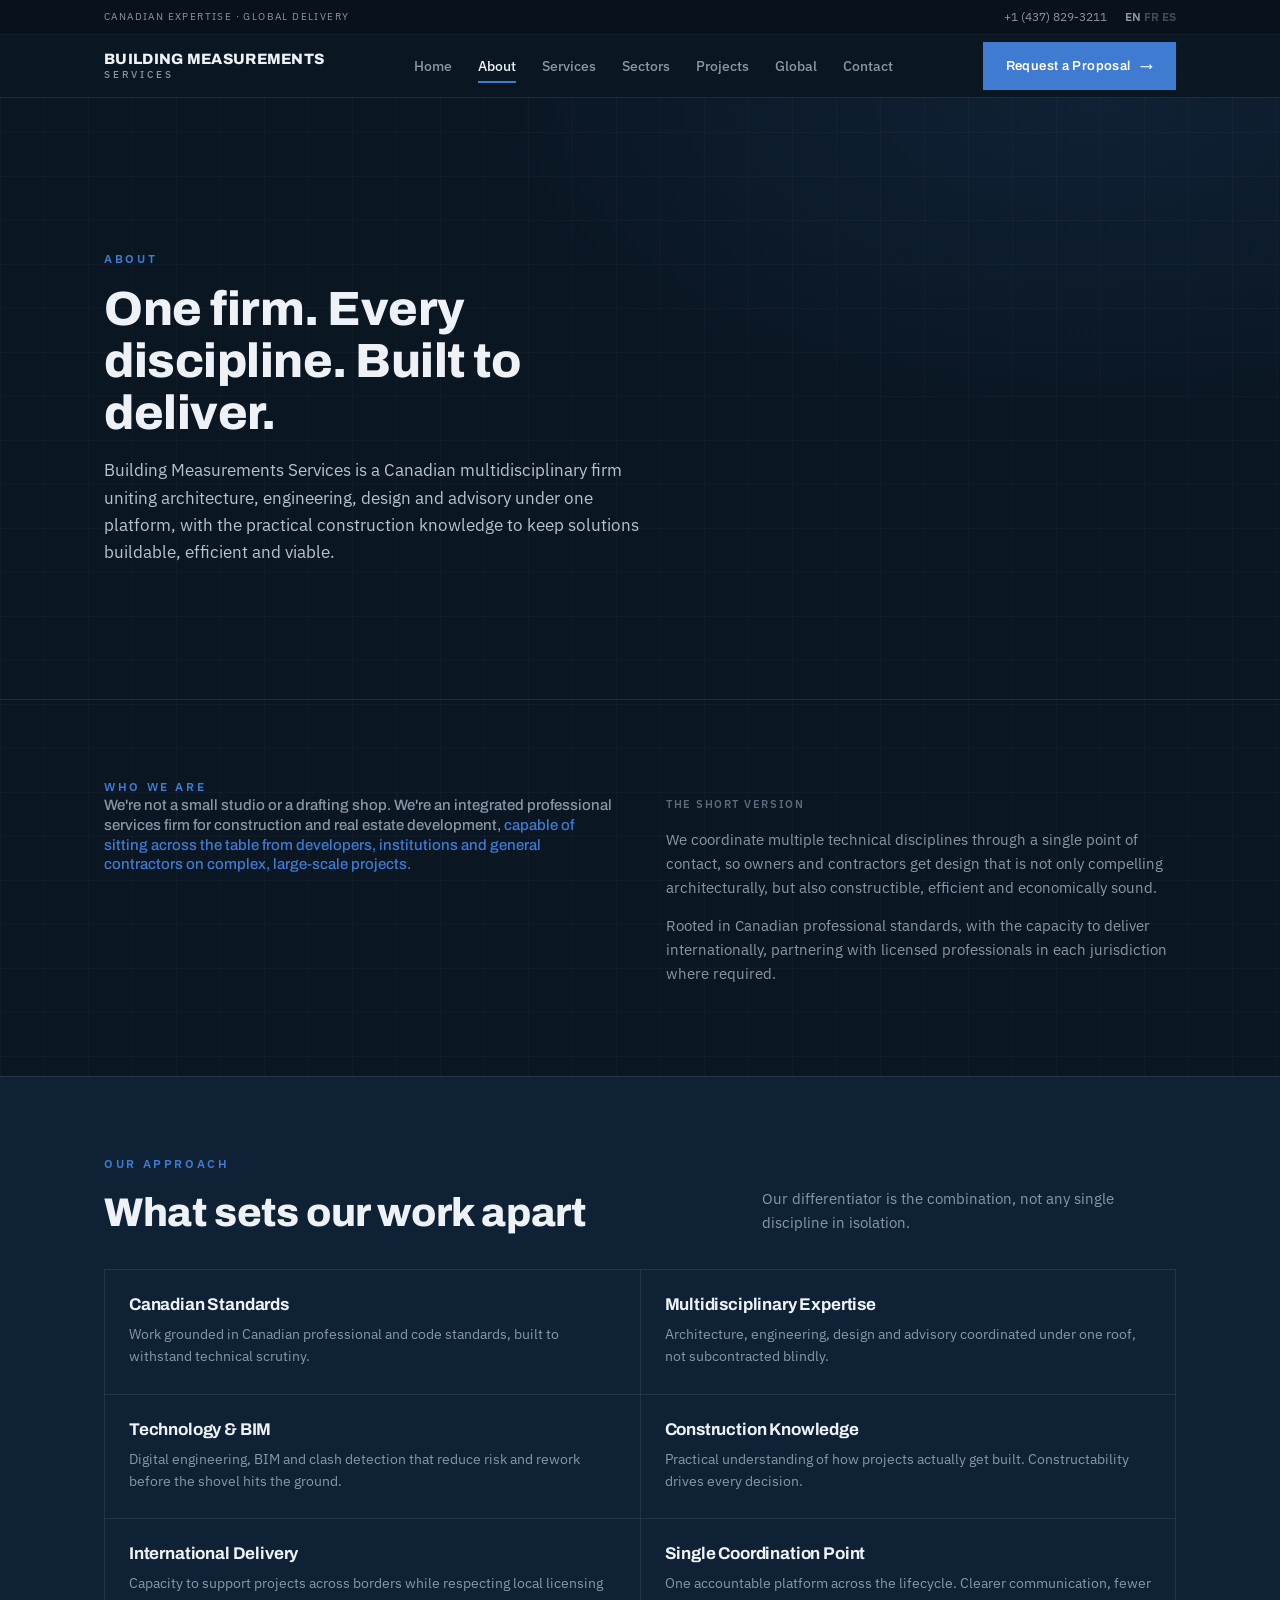
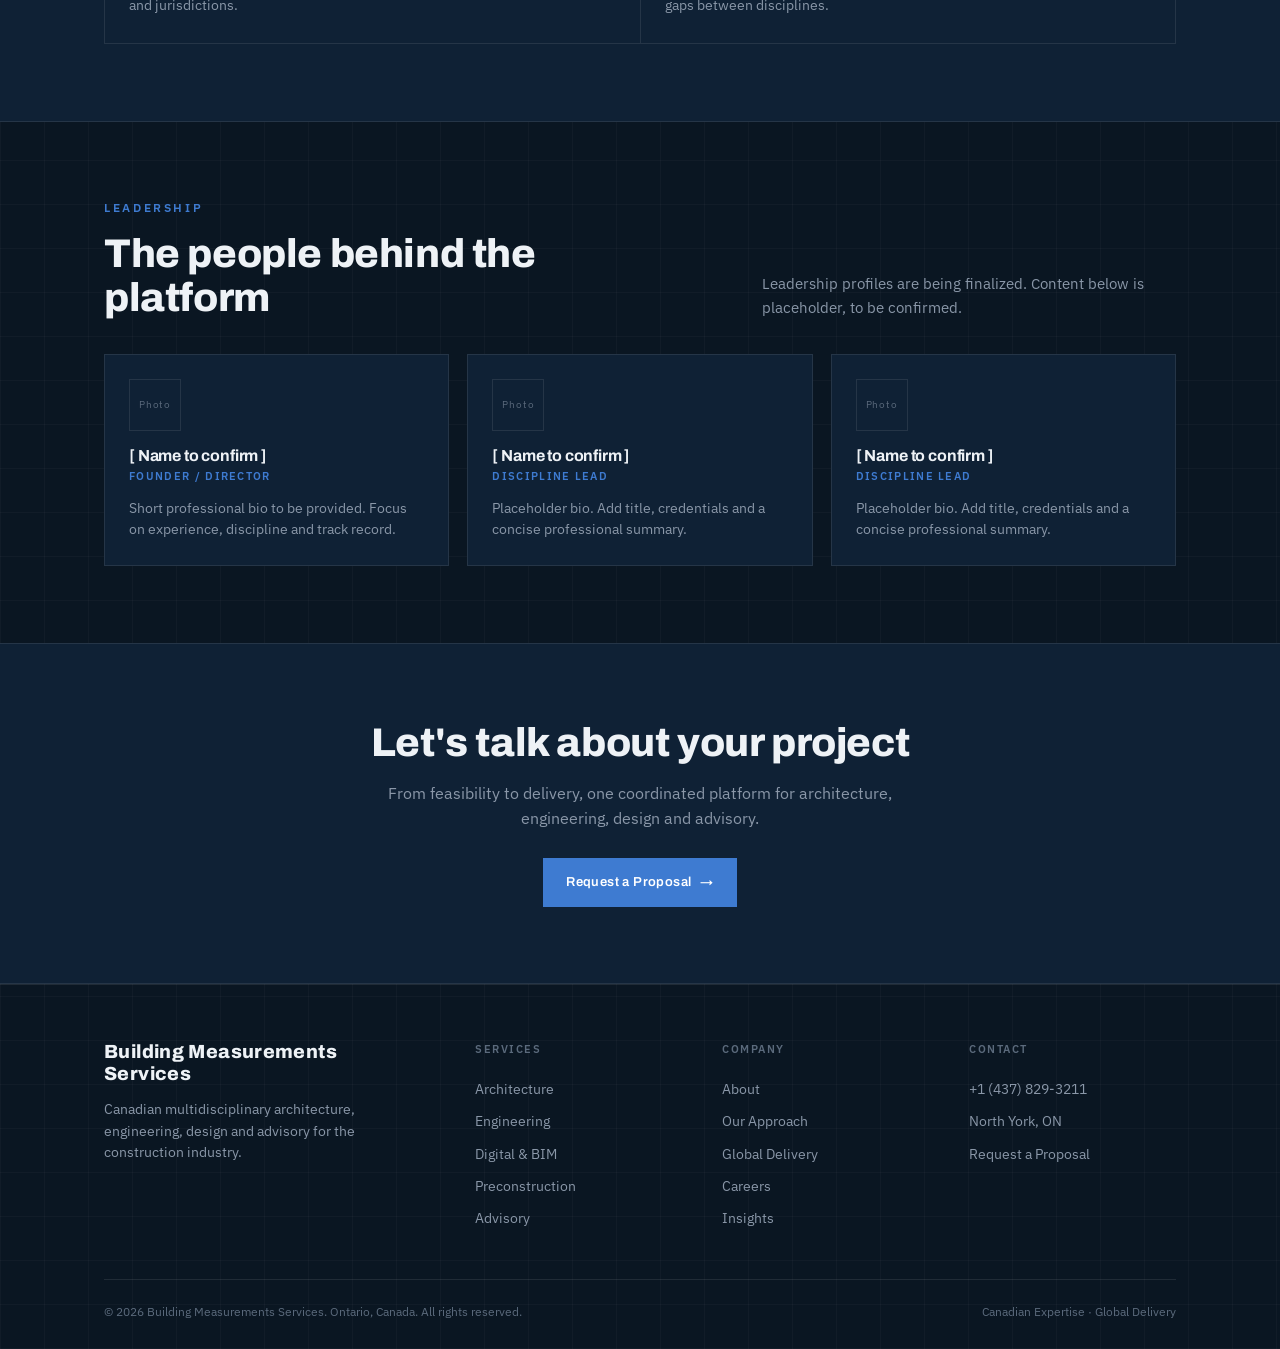
==== about/index.html @ 0f76389f "Add files via upload" ====
<!DOCTYPE html>
<html lang="en">
<head>
  <meta charset="UTF-8">
  <meta name="viewport" content="width=device-width, initial-scale=1.0">
  <title>About | Building Measurements Services</title>
  <meta name="description" content="Who we are: a Canadian multidisciplinary architecture, engineering, design and advisory firm delivering integrated, buildable solutions across Canada and international markets.">

  <link rel="icon" href="../favicon.svg" type="image/svg+xml">
  <link rel="preconnect" href="https://fonts.googleapis.com">
  <link rel="preconnect" href="https://fonts.gstatic.com" crossorigin>
  <link href="https://fonts.googleapis.com/css2?family=Archivo:wght@500;600;700;800;900&family=IBM+Plex+Sans:wght@300;400;500;600&display=swap" rel="stylesheet">

  <link rel="stylesheet" href="../css/tokens.css?v=4">
  <link rel="stylesheet" href="../css/style.css?v=4">
  <link rel="stylesheet" href="../css/layout.css?v=4">
  <link rel="stylesheet" href="../css/header.css?v=4">
  <link rel="stylesheet" href="../css/components.css?v=4">
</head>
<body class="grid-bg">

  <div class="topbar">
    <div class="wrap">
      <span class="tagline">Canadian Expertise · Global Delivery</span>
      <div class="r">
        <a href="tel:+14378293211">+1 (437) 829-3211</a>
        <span class="lang"><a href="../">EN</a> <a class="off" href="#">FR</a> <a class="off" href="#">ES</a></span>
      </div>
    </div>
  </div>

  <header>
    <div class="wrap nav">
      <a href="../" class="brand" aria-label="Building Measurements Services home">
        <span class="name-1">BUILDING MEASUREMENTS</span>
        <span class="name-2">SERVICES</span>
      </a>
      <nav class="menu">
        <a href="../">Home</a>
        <a href="../about/" aria-current="page">About</a>
        <a href="../services/">Services</a>
        <a href="../sectors/">Sectors</a>
        <a href="../projects/">Projects</a>
        <a href="../global/">Global</a>
        <a href="../contact/">Contact</a>
      </nav>
      <div class="nav-cta">
        <a href="../contact/" class="btn btn-primary">Request a Proposal <span class="ar">&rarr;</span></a>
        <button class="burger" aria-label="Open menu"><span></span><span></span><span></span></button>
      </div>
    </div>
    <nav class="mobile-menu">
      <a href="../">Home</a>
      <a href="../about/" aria-current="page">About</a>
      <a href="../services/">Services</a>
      <a href="../sectors/">Sectors</a>
      <a href="../projects/">Projects</a>
      <a href="../global/">Global</a>
      <a href="../contact/">Contact</a>
    </nav>
  </header>

  <section class="page-hero">
    <div class="glow"></div>
    <div class="wrap">
      <p class="eyebrow reveal">About</p>
      <h1 class="reveal">One firm. Every discipline. Built to deliver.</h1>
      <p class="lead reveal">Building Measurements Services is a Canadian multidisciplinary firm uniting architecture, engineering, design and advisory under one platform, with the practical construction knowledge to keep solutions buildable, efficient and viable.</p>
    </div>
  </section>

  <section id="who">
    <div class="wrap">
      <p class="eyebrow reveal">Who we are</p>
      <div class="split reveal">
        <div>
          <p class="statement">We're not a small studio or a drafting shop. We're an integrated professional services firm for construction and real estate development, <em>capable of sitting across the table from developers, institutions and general contractors on complex, large-scale projects.</em></p>
        </div>
        <div>
          <div class="col-label">The short version</div>
          <p>We coordinate multiple technical disciplines through a single point of contact, so owners and contractors get design that is not only compelling architecturally, but also constructible, efficient and economically sound.</p>
          <p>Rooted in Canadian professional standards, with the capacity to deliver internationally, partnering with licensed professionals in each jurisdiction where required.</p>
        </div>
      </div>
    </div>
  </section>

  <section id="approach" class="process">
    <div class="wrap">
      <p class="eyebrow reveal">Our approach</p>
      <div class="sec-head reveal">
        <h2>What sets our work apart</h2>
        <p class="sub">Our differentiator is the combination, not any single discipline in isolation.</p>
      </div>
      <div class="feature-grid reveal">
        <div class="feature"><h3>Canadian Standards</h3><p>Work grounded in Canadian professional and code standards, built to withstand technical scrutiny.</p></div>
        <div class="feature"><h3>Multidisciplinary Expertise</h3><p>Architecture, engineering, design and advisory coordinated under one roof, not subcontracted blindly.</p></div>
        <div class="feature"><h3>Technology &amp; BIM</h3><p>Digital engineering, BIM and clash detection that reduce risk and rework before the shovel hits the ground.</p></div>
        <div class="feature"><h3>Construction Knowledge</h3><p>Practical understanding of how projects actually get built. Constructability drives every decision.</p></div>
        <div class="feature"><h3>International Delivery</h3><p>Capacity to support projects across borders while respecting local licensing and jurisdictions.</p></div>
        <div class="feature"><h3>Single Coordination Point</h3><p>One accountable platform across the lifecycle. Clearer communication, fewer gaps between disciplines.</p></div>
      </div>
    </div>
  </section>

  <section id="leadership">
    <div class="wrap">
      <p class="eyebrow reveal">Leadership</p>
      <div class="sec-head reveal">
        <h2>The people behind the platform</h2>
        <p class="sub">Leadership profiles are being finalized. Content below is placeholder, to be confirmed.</p>
      </div>
      <div class="profile-grid reveal">
        <div class="profile-card">
          <div class="avatar">Photo</div>
          <h3>[ Name to confirm ]</h3>
          <div class="role">Founder / Director</div>
          <p>Short professional bio to be provided. Focus on experience, discipline and track record.</p>
        </div>
        <div class="profile-card">
          <div class="avatar">Photo</div>
          <h3>[ Name to confirm ]</h3>
          <div class="role">Discipline Lead</div>
          <p>Placeholder bio. Add title, credentials and a concise professional summary.</p>
        </div>
        <div class="profile-card">
          <div class="avatar">Photo</div>
          <h3>[ Name to confirm ]</h3>
          <div class="role">Discipline Lead</div>
          <p>Placeholder bio. Add title, credentials and a concise professional summary.</p>
        </div>
      </div>
    </div>
  </section>

  <section class="cta-band">
    <div class="wrap">
      <div class="reveal">
        <h2>Let's talk about your project</h2>
        <p>From feasibility to delivery, one coordinated platform for architecture, engineering, design and advisory.</p>
        <a href="../contact/" class="btn btn-primary">Request a Proposal <span class="ar">&rarr;</span></a>
      </div>
    </div>
  </section>

  <footer>
    <div class="wrap">
      <div class="foot-grid">
        <div class="foot-brand">
          <div class="name">Building Measurements<br>Services</div>
          <p>Canadian multidisciplinary architecture, engineering, design and advisory for the construction industry.</p>
        </div>
        <div class="foot-col">
          <h4>Services</h4>
          <a href="../services/">Architecture</a><a href="../services/">Engineering</a><a href="../services/">Digital &amp; BIM</a><a href="../services/">Preconstruction</a><a href="../services/">Advisory</a>
        </div>
        <div class="foot-col">
          <h4>Company</h4>
          <a href="../about/">About</a><a href="../about/">Our Approach</a><a href="../global/">Global Delivery</a><a href="../careers/">Careers</a><a href="../insights/">Insights</a>
        </div>
        <div class="foot-col">
          <h4>Contact</h4>
          <a href="tel:+14378293211">+1 (437) 829-3211</a><a href="../contact/">North York, ON</a><a href="../contact/">Request a Proposal</a>
        </div>
      </div>
      <div class="foot-bottom">
        <span>&copy; 2026 Building Measurements Services. Ontario, Canada. All rights reserved.</span>
        <span>Canadian Expertise · Global Delivery</span>
      </div>
    </div>
  </footer>

  <script src="../js/main.js?v=1"></script>
</body>
</html>
---- css/tokens.css ----
/* ============================================================
   Building Measurements Services · tokens.css
   Variables de diseño (color, tipografía, espaciado).
   No poner reglas aquí, solo :root.
   ============================================================ */

:root{
  /* --- color --- */
  --ink:#0A1622;            /* base near-black navy (fondo página) */
  --navy:#0F2135;           /* paneles / tarjetas */
  --navy-hi:#16304A;        /* hover de paneles */
  --steel:#8A97A8;          /* texto gris acero */
  --steel-dim:#5B6A7C;      /* texto tenue / labels */
  --white:#EEF2F6;          /* texto principal claro */
  --accent:#3E7BD1;         /* azul blueprint, uso mínimo */
  --accent-hi:#5A92DD;      /* hover del acento */

  --line:rgba(255,255,255,.09);      /* bordes visibles */
  --line-soft:rgba(255,255,255,.05); /* bordes sutiles */
  --grid:rgba(255,255,255,.028);     /* rejilla tipo plano */

  /* --- tipografía --- */
  --font-display:'Archivo', sans-serif;
  --font-body:'IBM Plex Sans', system-ui, sans-serif;
  --font-mono:'IBM Plex Mono', monospace;

  /* --- layout --- */
  --maxw:1240px;
  --pad:clamp(20px, 5vw, 72px);
  --grid-size:44px;
}
---- css/style.css ----
/* ============================================================
   Building Measurements Services · style.css
   Reset, base tipográfica, botones, utilidades, animaciones.
   ============================================================ */

*{margin:0;padding:0;box-sizing:border-box}
html{-webkit-text-size-adjust:100%}
body{
  font-family:var(--font-body);
  background:var(--ink);
  color:var(--white);
  line-height:1.6;
  -webkit-font-smoothing:antialiased;
  overflow-x:hidden;
}
a{color:inherit;text-decoration:none}
img{max-width:100%;display:block}
ul{list-style:none}

h1,h2,h3{font-family:var(--font-display);letter-spacing:-.01em;line-height:1.1}

/* eyebrow: mayúsculas finas en azul, sin guiones ni numeración */
.eyebrow{
  font-family:var(--font-body);font-weight:600;
  font-size:12px;letter-spacing:.22em;text-transform:uppercase;
  color:var(--accent);
}

/* rejilla tipo plano (fondo aprobado) */
.grid-bg{
  background-image:
    linear-gradient(var(--grid) 1px, transparent 1px),
    linear-gradient(90deg, var(--grid) 1px, transparent 1px);
  background-size:var(--grid-size) var(--grid-size);
}

/* botones */
.btn{
  display:inline-flex;align-items:center;gap:9px;
  font-family:var(--font-display);font-weight:600;font-size:13px;
  letter-spacing:.03em;padding:13px 22px;border:1px solid transparent;
  cursor:pointer;transition:.22s;white-space:nowrap;
}
.btn .ar{transition:transform .22s}
.btn:hover .ar{transform:translateX(3px)}
.btn-primary{background:var(--accent);color:#fff;border-color:var(--accent)}
.btn-primary:hover{background:var(--accent-hi)}
.btn-ghost{background:transparent;color:var(--white);border-color:var(--line)}
.btn-ghost:hover{border-color:var(--steel);background:rgba(255,255,255,.04)}

/* reveal on-scroll */
.reveal{opacity:0;transform:translateY(14px);transition:.6s cubic-bezier(.2,.7,.2,1)}
.reveal.in{opacity:1;transform:none}
@media (prefers-reduced-motion:reduce){
  .reveal{opacity:1;transform:none;transition:none}
}
---- css/layout.css ----
/* ============================================================
   Building Measurements Services · layout.css
   Contenedor, ritmo de secciones, encabezados de sección.
   ============================================================ */

.wrap{
  max-width:1200px;margin:0 auto;
  padding-left:clamp(20px,5vw,64px);
  padding-right:clamp(20px,5vw,64px);
}

section{padding-top:clamp(48px,6vw,84px);padding-bottom:clamp(48px,6vw,84px)}

.sec-head{
  display:flex;justify-content:space-between;align-items:flex-end;
  gap:24px;margin:14px 0 34px;flex-wrap:wrap;
}
.sec-head h2{font-size:clamp(24px,3.4vw,40px);font-weight:800;max-width:20ch}
.sec-head .sub{color:var(--steel);max-width:46ch;font-size:15px}
---- css/header.css ----
/* ============================================================
   Building Measurements Services · header.css
   Bloques compartidos: topbar, header/nav, footer.
   ============================================================ */

/* ---------- top bar ---------- */
.topbar{background:#08111C;border-bottom:1px solid var(--line-soft);font-size:12px;color:var(--steel)}
.topbar .wrap{display:flex;justify-content:space-between;align-items:center;height:34px}
.topbar .tagline{letter-spacing:.14em;text-transform:uppercase;font-size:10px}
.topbar a{color:var(--steel)}
.topbar a:hover{color:var(--white)}
.topbar .r{display:flex;gap:18px;align-items:center}
.topbar .lang a{font-weight:600}
.topbar .lang .off{opacity:.45}
@media (max-width:700px){.topbar .tagline{display:none}}

/* ---------- header ---------- */
header{position:sticky;top:0;z-index:50;background:var(--ink);border-bottom:1px solid var(--line)}
.nav{display:flex;align-items:center;justify-content:space-between;height:62px}

/* wordmark tipográfico compacto (logo real pendiente) */
.brand{display:inline-flex;flex-direction:column;line-height:1.05}
.brand .name-1{font-family:var(--font-display);font-weight:800;font-size:15px;letter-spacing:.02em;color:var(--white)}
.brand .name-2{font-family:var(--font-body);font-weight:500;font-size:10px;letter-spacing:.28em;color:var(--steel);margin-top:2px}

.menu{display:flex;gap:26px;align-items:center}
.menu a{font-size:14px;font-weight:500;color:var(--steel);transition:.18s;position:relative;padding:4px 0}
.menu a:hover,.menu a[aria-current="page"]{color:var(--white)}
.menu a::after{content:"";position:absolute;left:0;bottom:-2px;width:0;height:2px;background:var(--accent);transition:.22s}
.menu a:hover::after,.menu a[aria-current="page"]::after{width:100%}

.nav-cta{display:flex;align-items:center;gap:14px}
.burger{display:none;flex-direction:column;justify-content:center;gap:5px;width:40px;height:40px;cursor:pointer;background:none;border:1px solid var(--line);border-radius:4px}
.burger span{width:18px;height:2px;background:var(--white);margin:0 auto;transition:.25s}
.burger.active span:nth-child(1){transform:translateY(7px) rotate(45deg)}
.burger.active span:nth-child(2){opacity:0}
.burger.active span:nth-child(3){transform:translateY(-7px) rotate(-45deg)}

/* menú móvil */
.mobile-menu{display:none;flex-direction:column;background:var(--ink);border-bottom:1px solid var(--line)}
.mobile-menu.open{display:flex}
.mobile-menu a{padding:15px clamp(20px,5vw,64px);border-top:1px solid var(--line-soft);color:var(--steel);font-size:15px;font-weight:500}
.mobile-menu a:hover,.mobile-menu a[aria-current="page"]{color:var(--white);background:var(--navy)}

@media (max-width:960px){
  .menu{display:none}
  .nav-cta .btn{display:none}
  .burger{display:flex}
}

/* ---------- footer ---------- */
footer{border-top:1px solid var(--line);padding:56px 0 28px}
.foot-grid{display:grid;grid-template-columns:1.6fr 1fr 1fr 1fr;gap:40px;margin-bottom:44px}
.foot-brand .name{font-family:var(--font-display);font-weight:800;font-size:19px;letter-spacing:.02em;line-height:1.15;margin-bottom:14px}
.foot-brand p{color:var(--steel);font-size:13.5px;max-width:34ch}
.foot-col h4{font-family:var(--font-body);font-size:11px;font-weight:600;letter-spacing:.14em;text-transform:uppercase;color:var(--steel-dim);margin-bottom:14px}
.foot-col a{display:block;color:var(--steel);font-size:14px;padding:5px 0;transition:.18s}
.foot-col a:hover{color:var(--white)}
.foot-bottom{display:flex;justify-content:space-between;align-items:center;padding-top:22px;border-top:1px solid var(--line);color:var(--steel-dim);font-size:12px;flex-wrap:wrap;gap:10px}
@media (max-width:840px){.foot-grid{grid-template-columns:1fr 1fr;gap:30px}}
@media (max-width:520px){.foot-grid{grid-template-columns:1fr}}
---- css/components.css ----
/* ============================================================
   Building Measurements Services · components.css
   Hero, servicios, proceso, sectores, proyectos, global,
   contacto, y componentes de páginas internas.
   ============================================================ */

/* ---------- hero (home) ---------- */
.hero{position:relative;overflow:hidden;border-bottom:1px solid var(--line)}
.hero .glow{position:absolute;inset:0;z-index:0;
  background:radial-gradient(85% 80% at 82% 0%, rgba(62,123,209,.13), transparent 60%);}
.hero .wrap{position:relative;z-index:2;padding-top:clamp(46px,6vw,78px);padding-bottom:clamp(38px,5vw,64px)}
.hero .eyebrow{margin-bottom:18px}
.hero h1{font-size:clamp(30px,4.8vw,54px);font-weight:800;line-height:1.08;max-width:17ch}
.hero h1 .thin{color:var(--steel);font-weight:500}
.hero .lead{margin:20px 0 28px;max-width:52ch;color:#B9C2CE;font-size:clamp(15px,1.5vw,17px)}
.hero-cta{display:flex;gap:12px;flex-wrap:wrap}

/* hero stat strip */
.hstats{position:relative;z-index:2;border-top:1px solid var(--line)}
.hstats .wrap{display:flex;flex-wrap:wrap}
.hstat{flex:1;min-width:150px;padding:18px 0}
.hstat + .hstat{border-left:1px solid var(--line-soft);padding-left:22px}
.hstat .n{font-family:var(--font-display);font-weight:800;font-size:clamp(22px,2.4vw,30px)}
.hstat .l{font-size:12.5px;color:var(--steel);margin-top:3px}
@media (max-width:640px){
  .hstat{flex:0 0 50%;min-width:0}
  .hstat:nth-child(odd){padding-left:0;border-left:0}
  .hstat:nth-child(even){padding-left:22px}
}

/* ---------- servicios (home) ---------- */
.svc-grid{display:grid;grid-template-columns:repeat(3,1fr);border-top:1px solid var(--line);border-left:1px solid var(--line)}
.svc{padding:30px 26px 34px;border-right:1px solid var(--line);border-bottom:1px solid var(--line);transition:.24s}
.svc:hover{background:var(--navy)}
.svc .ico{width:34px;height:34px;color:var(--accent);margin-bottom:18px}
.svc h3{font-size:18px;font-weight:700;margin-bottom:9px}
.svc p{color:var(--steel);font-size:14px;margin-bottom:14px}
.svc .more{font-size:12px;font-weight:600;letter-spacing:.06em;text-transform:uppercase;color:var(--steel-dim);transition:.18s}
.svc:hover .more{color:var(--accent)}
@media (max-width:860px){.svc-grid{grid-template-columns:repeat(2,1fr)}}
@media (max-width:560px){.svc-grid{grid-template-columns:1fr}}

/* ---------- proceso ---------- */
.process{background:var(--navy);border-top:1px solid var(--line);border-bottom:1px solid var(--line)}
.flow{display:grid;grid-template-columns:repeat(8,1fr);border:1px solid var(--line)}
.step{padding:18px 14px;border-right:1px solid var(--line)}
.step:last-child{border-right:0}
.step .s-t{font-family:var(--font-display);font-weight:700;font-size:13px;letter-spacing:.03em}
.step .s-s{font-size:11px;color:var(--steel);margin-top:4px}
@media (max-width:860px){.flow{grid-template-columns:repeat(4,1fr)}.step:nth-child(4){border-right:0}.step:nth-child(-n+4){border-bottom:1px solid var(--line)}}
@media (max-width:480px){.flow{grid-template-columns:repeat(2,1fr)}.step:nth-child(even){border-right:0}.step:nth-child(-n+6){border-bottom:1px solid var(--line)}}

/* ---------- sectores ---------- */
.sectors{display:grid;grid-template-columns:repeat(4,1fr);gap:12px}
.sector{background:var(--navy);border:1px solid var(--line);padding:22px 18px;transition:.22s}
.sector:hover{background:var(--navy-hi);transform:translateY(-2px)}
.sector .sc-t{font-family:var(--font-display);font-weight:600;font-size:15px}
@media (max-width:860px){.sectors{grid-template-columns:repeat(2,1fr)}}

/* ---------- proyectos ---------- */
.proj-grid{display:grid;grid-template-columns:repeat(3,1fr);gap:18px}
.proj{border:1px solid var(--line);background:var(--navy);overflow:hidden;transition:.24s}
.proj:hover{transform:translateY(-3px);border-color:var(--steel-dim)}
.proj .img{height:180px;position:relative;background:linear-gradient(135deg,#13273D,#0C1A2A);border-bottom:1px solid var(--line)}
.proj .img .ph{position:absolute;inset:0;display:flex;align-items:center;justify-content:center;color:var(--steel-dim);font-size:11px;letter-spacing:.1em}
.proj .body{padding:20px}
.proj .tag{font-size:11px;font-weight:600;letter-spacing:.1em;text-transform:uppercase;color:var(--accent)}
.proj h3{font-size:17px;font-weight:700;margin:7px 0 5px}
.proj .loc{color:var(--steel);font-size:13px}
@media (max-width:860px){.proj-grid{grid-template-columns:1fr}}

/* ---------- global ---------- */
.global{background:var(--navy);border-top:1px solid var(--line);border-bottom:1px solid var(--line)}
.global-inner{display:grid;grid-template-columns:1.1fr 1fr;gap:56px;align-items:center}
.global-inner h2{font-size:clamp(24px,3.4vw,40px);font-weight:800;margin-bottom:18px}
.global-inner .g-lead{color:var(--steel);max-width:46ch;margin-bottom:24px}
.markets{display:flex;flex-direction:column;border-top:1px solid var(--line)}
.market{display:flex;align-items:center;justify-content:space-between;padding:18px 2px;border-bottom:1px solid var(--line)}
.market .m-n{font-family:var(--font-display);font-weight:600;font-size:18px}
.market .m-s{font-size:11px;color:var(--steel);letter-spacing:.08em;text-transform:uppercase}
@media (max-width:840px){.global-inner{grid-template-columns:1fr;gap:32px}}

/* ---------- contacto ---------- */
.contact-inner{display:grid;grid-template-columns:1fr 1fr;gap:56px}
.contact h2{font-size:clamp(26px,3.8vw,44px);font-weight:800;margin-bottom:16px}
.contact .lead{color:var(--steel);max-width:40ch;margin-bottom:30px}
.info-row{display:flex;gap:14px;padding:15px 0;border-top:1px solid var(--line)}
.info-row .k{font-size:11px;font-weight:600;letter-spacing:.12em;text-transform:uppercase;color:var(--steel-dim);min-width:90px;padding-top:3px}
.info-row .v{font-size:15px}
.form{display:flex;flex-direction:column;gap:12px}
.form-row{display:grid;grid-template-columns:1fr 1fr;gap:12px}
.field{background:var(--navy);border:1px solid var(--line);color:var(--white);padding:14px 15px;font-family:inherit;font-size:14px;width:100%;transition:.18s}
.field::placeholder{color:var(--steel-dim)}
.field:focus{outline:none;border-color:var(--accent)}
textarea.field{min-height:110px;resize:vertical}
@media (max-width:840px){.contact-inner{grid-template-columns:1fr;gap:34px}.form-row{grid-template-columns:1fr}}

/* ============================================================
   PÁGINAS INTERNAS
   ============================================================ */

.page-hero{position:relative;overflow:hidden;border-bottom:1px solid var(--line)}
.page-hero .glow{position:absolute;inset:0;z-index:0;background:radial-gradient(80% 90% at 85% 0%, rgba(62,123,209,.11), transparent 60%)}
.page-hero .wrap{position:relative;z-index:2;padding-top:clamp(44px,6vw,74px);padding-bottom:clamp(36px,5vw,56px)}
.page-hero .eyebrow{margin-bottom:16px}
.page-hero h1{font-size:clamp(28px,4.4vw,48px);font-weight:800;line-height:1.08;max-width:18ch}
.page-hero .lead{margin-top:18px;max-width:56ch;color:#B9C2CE;font-size:clamp(15px,1.5vw,17px)}

.statement{font-family:var(--font-display);font-weight:500;font-size:clamp(20px,2.4vw,28px);line-height:1.32;max-width:60ch}
.statement em{font-style:normal;color:var(--accent)}

.split{display:grid;grid-template-columns:1fr 1fr;gap:52px;align-items:start}
.split .col-label{font-size:11px;font-weight:600;letter-spacing:.14em;text-transform:uppercase;color:var(--steel-dim);margin-bottom:14px}
.split p{color:var(--steel);font-size:15px;margin-bottom:14px}
@media (max-width:840px){.split{grid-template-columns:1fr;gap:30px}}

.feature-grid{display:grid;grid-template-columns:repeat(2,1fr);border-top:1px solid var(--line);border-left:1px solid var(--line)}
.feature{padding:26px 24px;border-right:1px solid var(--line);border-bottom:1px solid var(--line)}
.feature h3{font-size:17px;font-weight:700;margin-bottom:8px}
.feature p{color:var(--steel);font-size:14px}
@media (max-width:640px){.feature-grid{grid-template-columns:1fr}}

.profile-grid{display:grid;grid-template-columns:repeat(3,1fr);gap:18px}
.profile-card{border:1px solid var(--line);background:var(--navy);padding:24px}
.profile-card .avatar{width:52px;height:52px;border:1px solid var(--line);display:flex;align-items:center;justify-content:center;color:var(--steel-dim);font-size:10px;letter-spacing:.08em;margin-bottom:16px}
.profile-card h3{font-size:16px;font-weight:700}
.profile-card .role{font-size:11px;font-weight:600;letter-spacing:.12em;text-transform:uppercase;color:var(--accent);margin-top:4px}
.profile-card p{color:var(--steel);font-size:13.5px;margin-top:12px}
@media (max-width:840px){.profile-grid{grid-template-columns:1fr}}

.cta-band{background:var(--navy);border-top:1px solid var(--line);border-bottom:1px solid var(--line);text-align:center}
.cta-band h2{font-size:clamp(24px,3.4vw,40px);font-weight:800;margin-bottom:16px}
.cta-band p{color:var(--steel);max-width:52ch;margin:0 auto 26px}

/* bloques de detalle de servicio (services) */
.service-block{border-top:1px solid var(--line);padding:clamp(34px,5vw,54px) 0}
.service-block:first-of-type{border-top:0;padding-top:0}
.sb-grid{display:grid;grid-template-columns:1fr 1.3fr;gap:44px;align-items:start}
.sb-ico{width:38px;height:38px;color:var(--accent);margin-bottom:16px}
.service-block h2{font-size:clamp(22px,3vw,32px);font-weight:800;margin-bottom:12px}
.sb-intro{color:var(--steel);font-size:15px;max-width:42ch}
.svc-list{display:grid;grid-template-columns:1fr 1fr;border-top:1px solid var(--line);border-left:1px solid var(--line)}
.svc-list li{padding:14px 16px;border-right:1px solid var(--line);border-bottom:1px solid var(--line);font-size:14px;display:flex;gap:9px;align-items:baseline}
.svc-list li::before{content:"\203A";color:var(--accent)}
@media (max-width:840px){.sb-grid{grid-template-columns:1fr;gap:24px}}
@media (max-width:520px){.svc-list{grid-template-columns:1fr}}
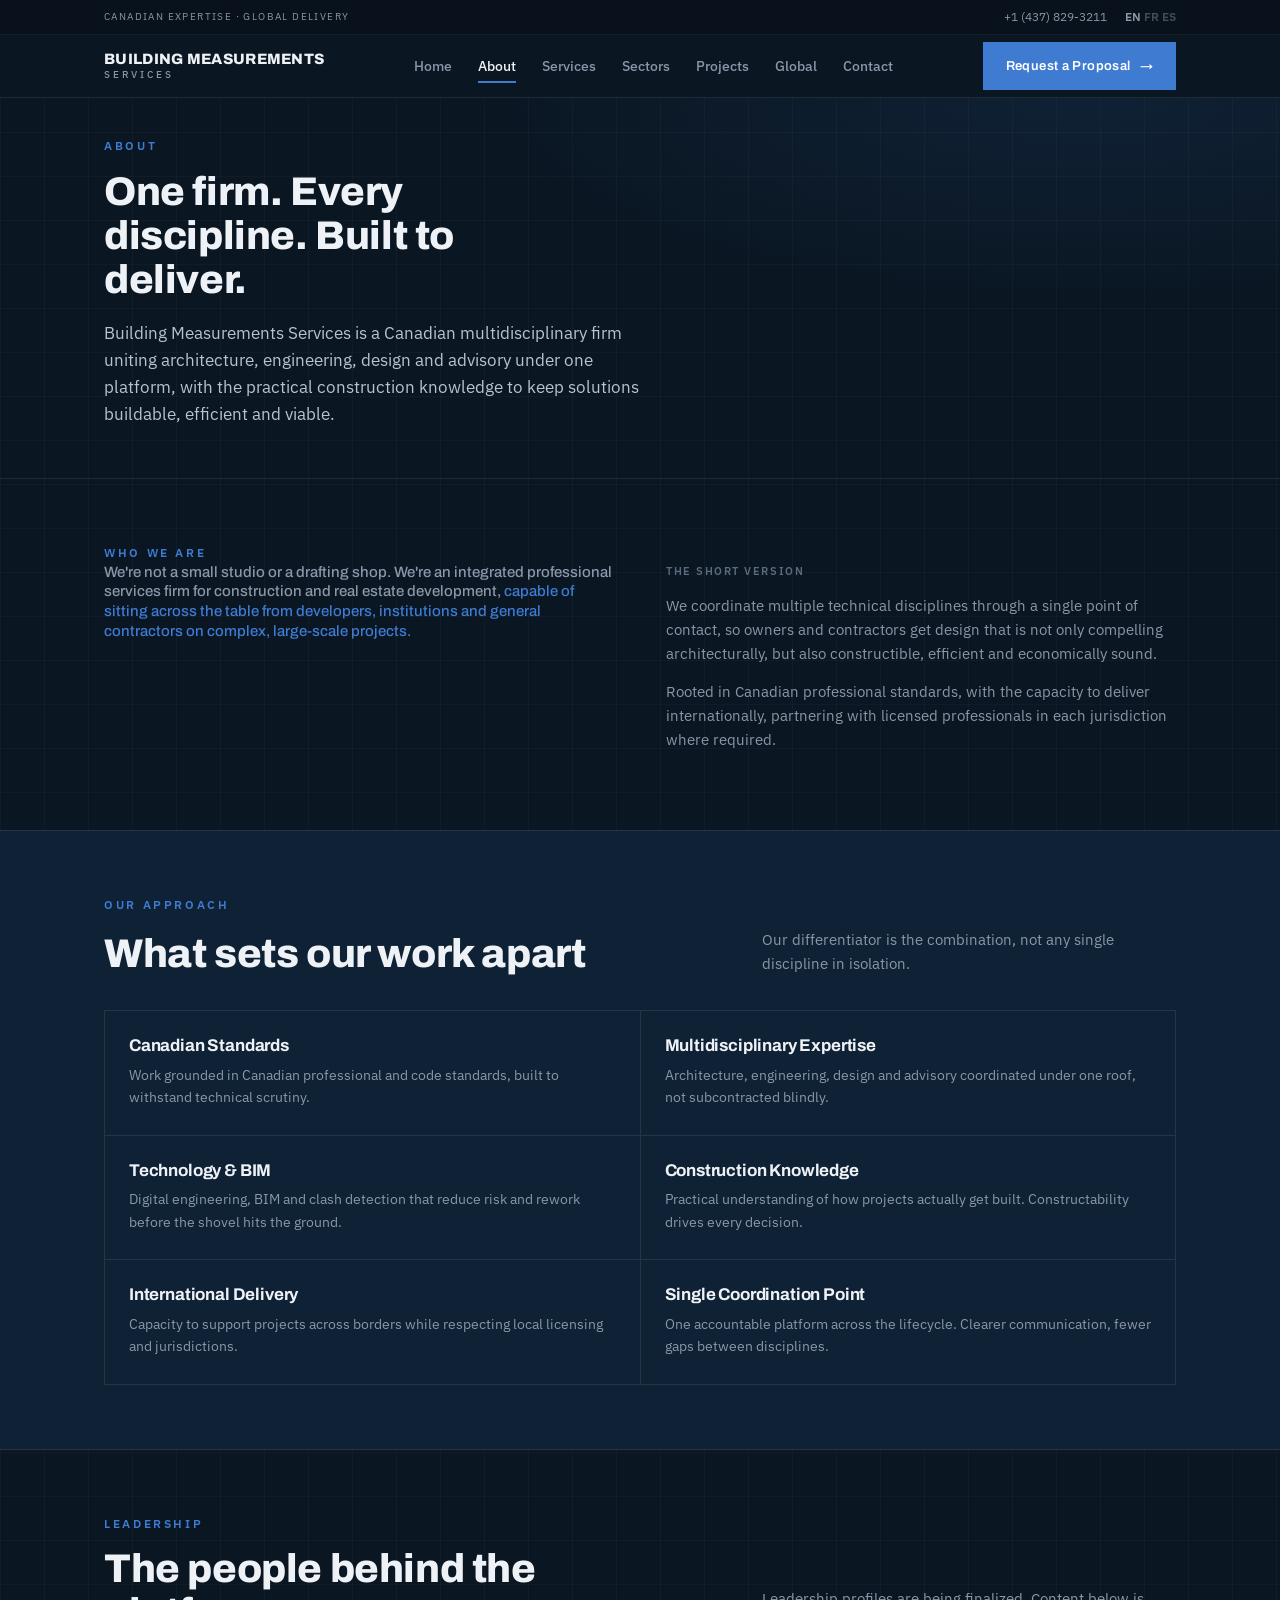
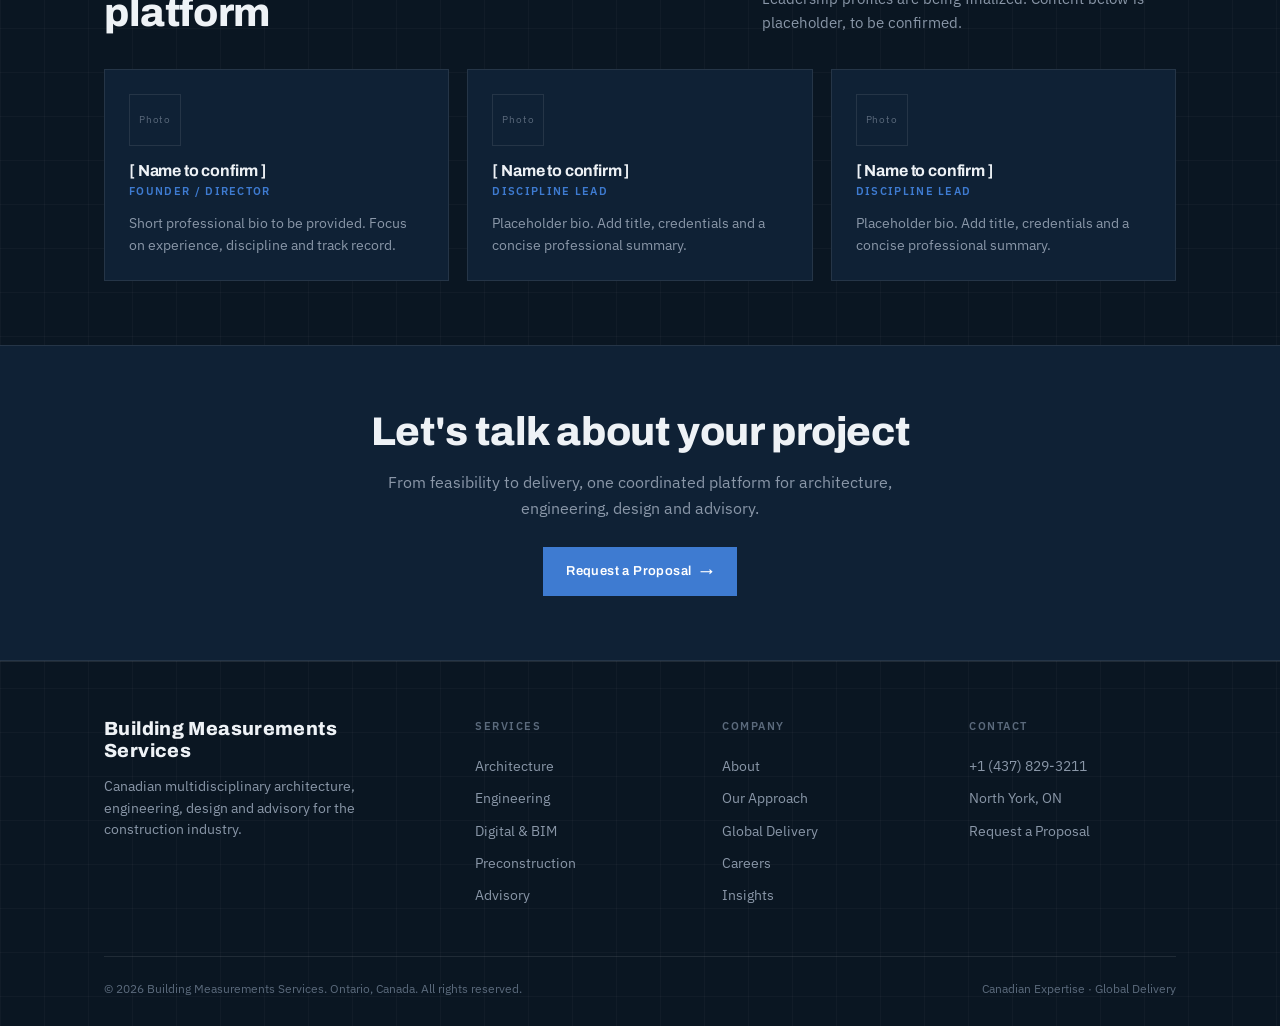
==== commit b994f6f0: "Add files via upload" ====
--- a/about/index.html
+++ b/about/index.html
@@ -11,11 +11,11 @@
   <link rel="preconnect" href="https://fonts.gstatic.com" crossorigin>
   <link href="https://fonts.googleapis.com/css2?family=Archivo:wght@500;600;700;800;900&family=IBM+Plex+Sans:wght@300;400;500;600&display=swap" rel="stylesheet">
 
-  <link rel="stylesheet" href="../css/tokens.css?v=4">
-  <link rel="stylesheet" href="../css/style.css?v=4">
-  <link rel="stylesheet" href="../css/layout.css?v=4">
-  <link rel="stylesheet" href="../css/header.css?v=4">
-  <link rel="stylesheet" href="../css/components.css?v=4">
+  <link rel="stylesheet" href="../css/tokens.css?v=8">
+  <link rel="stylesheet" href="../css/style.css?v=8">
+  <link rel="stylesheet" href="../css/layout.css?v=8">
+  <link rel="stylesheet" href="../css/header.css?v=8">
+  <link rel="stylesheet" href="../css/components.css?v=8">
 </head>
 <body class="grid-bg">
 
--- a/css/layout.css
+++ b/css/layout.css
@@ -9,7 +9,7 @@
   padding-right:clamp(20px,5vw,64px);
 }
 
-section{padding-top:clamp(48px,6vw,84px);padding-bottom:clamp(48px,6vw,84px)}
+section{padding-top:clamp(40px,5vw,68px);padding-bottom:clamp(40px,5vw,68px)}
 
 .sec-head{
   display:flex;justify-content:space-between;align-items:flex-end;
--- a/css/components.css
+++ b/css/components.css
@@ -5,18 +5,23 @@
    ============================================================ */
 
 /* ---------- hero (home) ---------- */
-.hero{position:relative;overflow:hidden;border-bottom:1px solid var(--line)}
-.hero .glow{position:absolute;inset:0;z-index:0;
-  background:radial-gradient(85% 80% at 82% 0%, rgba(62,123,209,.13), transparent 60%);}
-.hero .wrap{position:relative;z-index:2;padding-top:clamp(46px,6vw,78px);padding-bottom:clamp(38px,5vw,64px)}
-.hero .eyebrow{margin-bottom:18px}
-.hero h1{font-size:clamp(30px,4.8vw,54px);font-weight:800;line-height:1.08;max-width:17ch}
+.hero{position:relative;overflow:hidden;border-bottom:1px solid var(--line);padding:0;
+  display:flex;flex-direction:column;min-height:clamp(500px,72vh,680px);
+  background:#0A1622 url('https://images.unsplash.com/photo-1486406146926-c627a92ad1ab?auto=format&fit=crop&w=2000&q=80') center right/cover no-repeat;}
+.hero::before{content:"";position:absolute;inset:0;z-index:1;
+  background:linear-gradient(90deg, rgba(8,17,28,.97) 0%, rgba(8,17,28,.9) 40%, rgba(8,17,28,.5) 100%);}
+.hero::after{content:"";position:absolute;inset:0;z-index:1;
+  background:linear-gradient(180deg, rgba(8,17,28,.6) 0%, transparent 24%, transparent 60%, rgba(8,17,28,.92) 100%);}
+.hero .wrap{position:relative;z-index:2;width:100%;flex:1;display:flex;flex-direction:column;justify-content:flex-end;
+  padding-top:clamp(64px,10vw,120px);padding-bottom:clamp(26px,3.5vw,40px)}
+.hero .eyebrow{margin-bottom:16px}
+.hero h1{font-size:clamp(30px,4.4vw,52px);font-weight:800;line-height:1.08;max-width:18ch}
 .hero h1 .thin{color:var(--steel);font-weight:500}
 .hero .lead{margin:20px 0 28px;max-width:52ch;color:#B9C2CE;font-size:clamp(15px,1.5vw,17px)}
 .hero-cta{display:flex;gap:12px;flex-wrap:wrap}
 
 /* hero stat strip */
-.hstats{position:relative;z-index:2;border-top:1px solid var(--line)}
+.hstats{position:relative;z-index:2;border-top:1px solid var(--line);background:rgba(8,17,28,.5)}
 .hstats .wrap{display:flex;flex-wrap:wrap}
 .hstat{flex:1;min-width:150px;padding:18px 0}
 .hstat + .hstat{border-left:1px solid var(--line-soft);padding-left:22px}
@@ -61,8 +66,10 @@
 .proj-grid{display:grid;grid-template-columns:repeat(3,1fr);gap:18px}
 .proj{border:1px solid var(--line);background:var(--navy);overflow:hidden;transition:.24s}
 .proj:hover{transform:translateY(-3px);border-color:var(--steel-dim)}
-.proj .img{height:180px;position:relative;background:linear-gradient(135deg,#13273D,#0C1A2A);border-bottom:1px solid var(--line)}
-.proj .img .ph{position:absolute;inset:0;display:flex;align-items:center;justify-content:center;color:var(--steel-dim);font-size:11px;letter-spacing:.1em}
+.proj .img{height:190px;position:relative;border-bottom:1px solid var(--line);background:#0C1A2A center/cover no-repeat}
+.i-proj1{background-image:linear-gradient(180deg,rgba(10,22,34,.15),rgba(10,22,34,.55)),url('https://images.unsplash.com/photo-1481253127861-534498168948?auto=format&fit=crop&w=900&q=70')}
+.i-proj2{background-image:linear-gradient(180deg,rgba(10,22,34,.15),rgba(10,22,34,.55)),url('https://images.unsplash.com/photo-1487958449943-2429e8be8625?auto=format&fit=crop&w=900&q=70')}
+.i-proj3{background-image:linear-gradient(180deg,rgba(10,22,34,.15),rgba(10,22,34,.55)),url('https://images.unsplash.com/photo-1449157291145-7efd050a4d0e?auto=format&fit=crop&w=900&q=70')}
 .proj .body{padding:20px}
 .proj .tag{font-size:11px;font-weight:600;letter-spacing:.1em;text-transform:uppercase;color:var(--accent)}
 .proj h3{font-size:17px;font-weight:700;margin:7px 0 5px}
@@ -99,11 +106,11 @@
    PÁGINAS INTERNAS
    ============================================================ */
 
-.page-hero{position:relative;overflow:hidden;border-bottom:1px solid var(--line)}
+.page-hero{position:relative;overflow:hidden;border-bottom:1px solid var(--line);padding:0}
 .page-hero .glow{position:absolute;inset:0;z-index:0;background:radial-gradient(80% 90% at 85% 0%, rgba(62,123,209,.11), transparent 60%)}
-.page-hero .wrap{position:relative;z-index:2;padding-top:clamp(44px,6vw,74px);padding-bottom:clamp(36px,5vw,56px)}
-.page-hero .eyebrow{margin-bottom:16px}
-.page-hero h1{font-size:clamp(28px,4.4vw,48px);font-weight:800;line-height:1.08;max-width:18ch}
+.page-hero .wrap{position:relative;z-index:2;padding-top:clamp(24px,3vw,42px);padding-bottom:clamp(30px,4vw,50px)}
+.page-hero .eyebrow{margin-bottom:14px}
+.page-hero h1{font-size:clamp(26px,3.4vw,40px);font-weight:800;line-height:1.1;max-width:20ch}
 .page-hero .lead{margin-top:18px;max-width:56ch;color:#B9C2CE;font-size:clamp(15px,1.5vw,17px)}
 
 .statement{font-family:var(--font-display);font-weight:500;font-size:clamp(20px,2.4vw,28px);line-height:1.32;max-width:60ch}
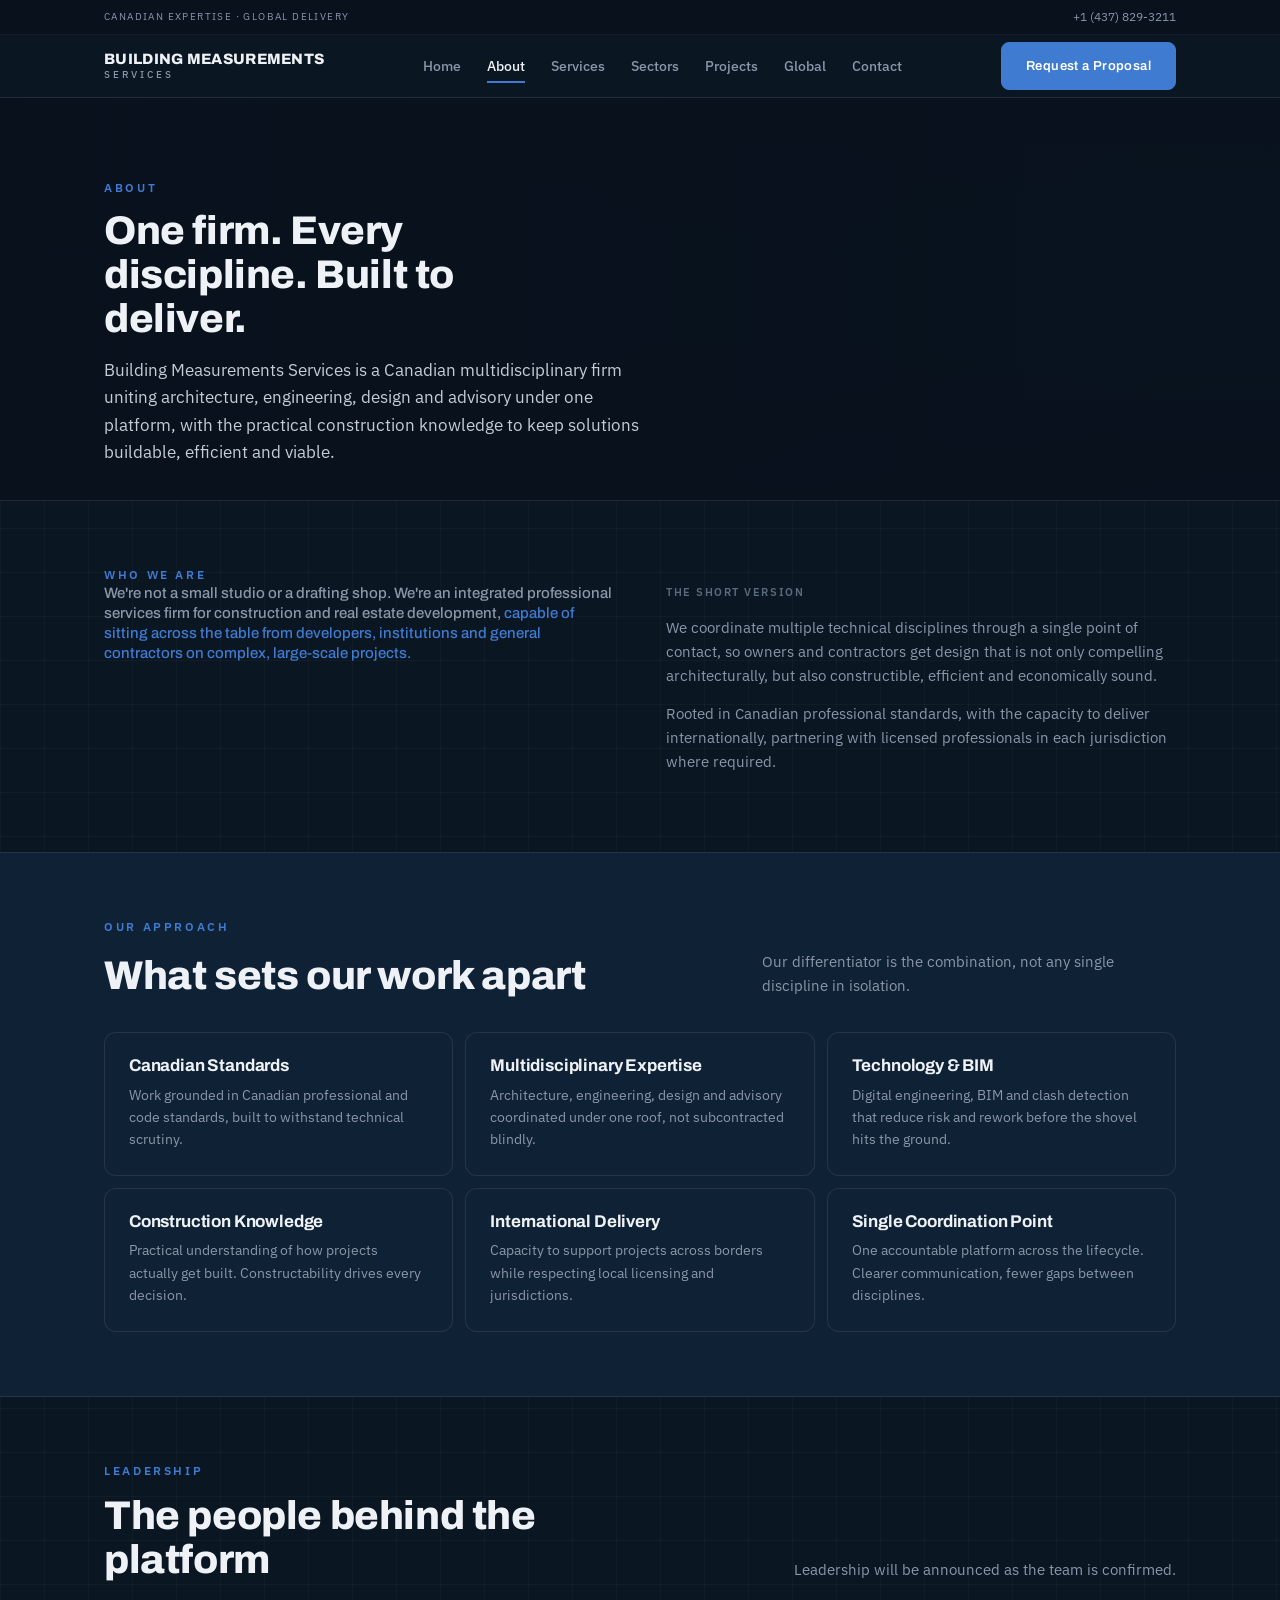
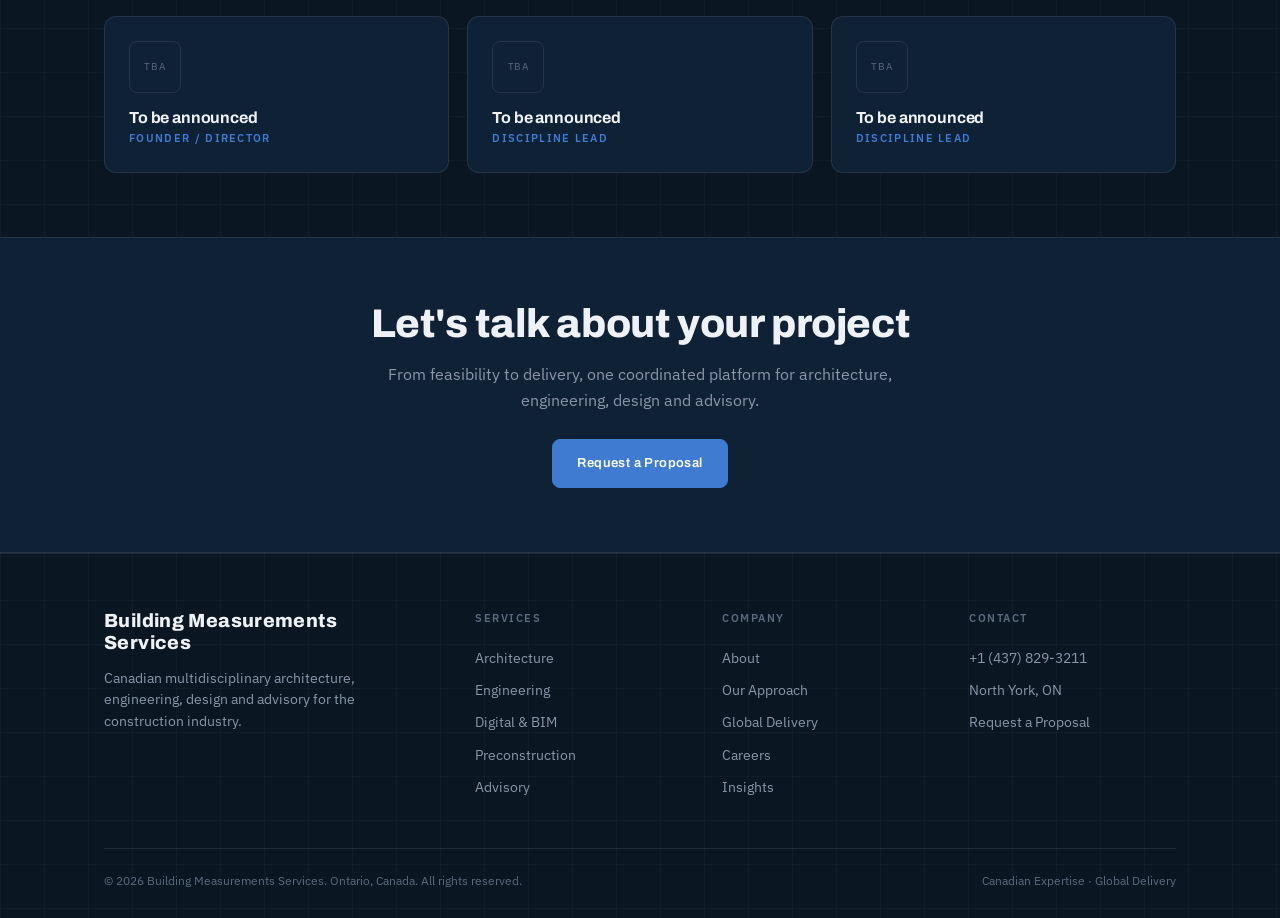
==== commit d709dd4a: "Add files via upload" ====
--- a/about/index.html
+++ b/about/index.html
@@ -11,11 +11,11 @@
   <link rel="preconnect" href="https://fonts.gstatic.com" crossorigin>
   <link href="https://fonts.googleapis.com/css2?family=Archivo:wght@500;600;700;800;900&family=IBM+Plex+Sans:wght@300;400;500;600&display=swap" rel="stylesheet">
 
-  <link rel="stylesheet" href="../css/tokens.css?v=8">
-  <link rel="stylesheet" href="../css/style.css?v=8">
-  <link rel="stylesheet" href="../css/layout.css?v=8">
-  <link rel="stylesheet" href="../css/header.css?v=8">
-  <link rel="stylesheet" href="../css/components.css?v=8">
+  <link rel="stylesheet" href="../css/tokens.css?v=10">
+  <link rel="stylesheet" href="../css/style.css?v=10">
+  <link rel="stylesheet" href="../css/layout.css?v=10">
+  <link rel="stylesheet" href="../css/header.css?v=10">
+  <link rel="stylesheet" href="../css/components.css?v=10">
 </head>
 <body class="grid-bg">
 
@@ -24,7 +24,6 @@
       <span class="tagline">Canadian Expertise · Global Delivery</span>
       <div class="r">
         <a href="tel:+14378293211">+1 (437) 829-3211</a>
-        <span class="lang"><a href="../">EN</a> <a class="off" href="#">FR</a> <a class="off" href="#">ES</a></span>
       </div>
     </div>
   </div>
@@ -45,7 +44,7 @@
         <a href="../contact/">Contact</a>
       </nav>
       <div class="nav-cta">
-        <a href="../contact/" class="btn btn-primary">Request a Proposal <span class="ar">&rarr;</span></a>
+        <a href="../contact/" class="btn btn-primary">Request a Proposal</a>
         <button class="burger" aria-label="Open menu"><span></span><span></span><span></span></button>
       </div>
     </div>
@@ -60,8 +59,7 @@
     </nav>
   </header>
 
-  <section class="page-hero">
-    <div class="glow"></div>
+  <section class="page-hero bg-about">
     <div class="wrap">
       <p class="eyebrow reveal">About</p>
       <h1 class="reveal">One firm. Every discipline. Built to deliver.</h1>
@@ -108,26 +106,23 @@
       <p class="eyebrow reveal">Leadership</p>
       <div class="sec-head reveal">
         <h2>The people behind the platform</h2>
-        <p class="sub">Leadership profiles are being finalized. Content below is placeholder, to be confirmed.</p>
+        <p class="sub">Leadership will be announced as the team is confirmed.</p>
       </div>
       <div class="profile-grid reveal">
         <div class="profile-card">
-          <div class="avatar">Photo</div>
-          <h3>[ Name to confirm ]</h3>
+          <div class="avatar">TBA</div>
+          <h3>To be announced</h3>
           <div class="role">Founder / Director</div>
-          <p>Short professional bio to be provided. Focus on experience, discipline and track record.</p>
         </div>
         <div class="profile-card">
-          <div class="avatar">Photo</div>
-          <h3>[ Name to confirm ]</h3>
+          <div class="avatar">TBA</div>
+          <h3>To be announced</h3>
           <div class="role">Discipline Lead</div>
-          <p>Placeholder bio. Add title, credentials and a concise professional summary.</p>
         </div>
         <div class="profile-card">
-          <div class="avatar">Photo</div>
-          <h3>[ Name to confirm ]</h3>
+          <div class="avatar">TBA</div>
+          <h3>To be announced</h3>
           <div class="role">Discipline Lead</div>
-          <p>Placeholder bio. Add title, credentials and a concise professional summary.</p>
         </div>
       </div>
     </div>
@@ -138,7 +133,7 @@
       <div class="reveal">
         <h2>Let's talk about your project</h2>
         <p>From feasibility to delivery, one coordinated platform for architecture, engineering, design and advisory.</p>
-        <a href="../contact/" class="btn btn-primary">Request a Proposal <span class="ar">&rarr;</span></a>
+        <a href="../contact/" class="btn btn-primary">Request a Proposal</a>
       </div>
     </div>
   </section>
--- a/css/tokens.css
+++ b/css/tokens.css
@@ -28,4 +28,8 @@
   --maxw:1240px;
   --pad:clamp(20px, 5vw, 72px);
   --grid-size:44px;
+
+  /* --- radios (esquinas redondeadas) --- */
+  --radius:12px;
+  --radius-sm:8px;
 }
--- a/css/style.css
+++ b/css/style.css
@@ -38,7 +38,7 @@
 .btn{
   display:inline-flex;align-items:center;gap:9px;
   font-family:var(--font-display);font-weight:600;font-size:13px;
-  letter-spacing:.03em;padding:13px 22px;border:1px solid transparent;
+  letter-spacing:.03em;padding:13px 24px;border:1px solid transparent;border-radius:var(--radius-sm);
   cursor:pointer;transition:.22s;white-space:nowrap;
 }
 .btn .ar{transition:transform .22s}
--- a/css/components.css
+++ b/css/components.css
@@ -1,75 +1,79 @@
 /* ============================================================
    Building Measurements Services · components.css
-   Hero, servicios, proceso, sectores, proyectos, global,
-   contacto, y componentes de páginas internas.
    ============================================================ */
+
+/* ---------- fondos por sección (foto temática AEC) ---------- */
+.bg-home{background-image:url('https://images.unsplash.com/photo-1486406146926-c627a92ad1ab?auto=format&fit=crop&w=2000&q=80')}
+.bg-about{background-image:url('https://images.unsplash.com/photo-1503387762-592deb58ef4e?auto=format&fit=crop&w=2000&q=80')}
+.bg-services{background-image:url('https://images.unsplash.com/photo-1541888946425-d81bb19240f5?auto=format&fit=crop&w=2000&q=80')}
+.bg-sectors{background-image:url('https://images.unsplash.com/photo-1449157291145-7efd050a4d0e?auto=format&fit=crop&w=2000&q=80')}
+.bg-projects{background-image:url('https://images.unsplash.com/photo-1503387837-b154d5074bd2?auto=format&fit=crop&w=2000&q=80')}
+.bg-global{background-image:url('https://images.unsplash.com/photo-1444723121867-7a241cacace9?auto=format&fit=crop&w=2000&q=80')}
+.bg-contact{background-image:url('https://images.unsplash.com/photo-1460574283810-2aab119d8511?auto=format&fit=crop&w=2000&q=80')}
 
 /* ---------- hero (home) ---------- */
 .hero{position:relative;overflow:hidden;border-bottom:1px solid var(--line);padding:0;
-  display:flex;flex-direction:column;min-height:clamp(500px,72vh,680px);
-  background:#0A1622 url('https://images.unsplash.com/photo-1486406146926-c627a92ad1ab?auto=format&fit=crop&w=2000&q=80') center right/cover no-repeat;}
+  display:flex;flex-direction:column;min-height:clamp(440px,58vh,560px);
+  background-color:#0A1622;background-position:center;background-size:cover;background-repeat:no-repeat}
 .hero::before{content:"";position:absolute;inset:0;z-index:1;
-  background:linear-gradient(90deg, rgba(8,17,28,.97) 0%, rgba(8,17,28,.9) 40%, rgba(8,17,28,.5) 100%);}
+  background:linear-gradient(90deg, rgba(8,17,28,.96) 0%, rgba(8,17,28,.86) 42%, rgba(8,17,28,.5) 100%)}
 .hero::after{content:"";position:absolute;inset:0;z-index:1;
-  background:linear-gradient(180deg, rgba(8,17,28,.6) 0%, transparent 24%, transparent 60%, rgba(8,17,28,.92) 100%);}
+  background:linear-gradient(180deg, rgba(8,17,28,.5) 0%, transparent 26%, transparent 62%, rgba(8,17,28,.92) 100%)}
 .hero .wrap{position:relative;z-index:2;width:100%;flex:1;display:flex;flex-direction:column;justify-content:flex-end;
-  padding-top:clamp(64px,10vw,120px);padding-bottom:clamp(26px,3.5vw,40px)}
-.hero .eyebrow{margin-bottom:16px}
+  padding-top:clamp(40px,6vw,72px);padding-bottom:clamp(20px,3vw,32px)}
+.hero .eyebrow{margin-bottom:14px}
 .hero h1{font-size:clamp(30px,4.4vw,52px);font-weight:800;line-height:1.08;max-width:18ch}
 .hero h1 .thin{color:var(--steel);font-weight:500}
-.hero .lead{margin:20px 0 28px;max-width:52ch;color:#B9C2CE;font-size:clamp(15px,1.5vw,17px)}
+.hero .lead{margin:18px 0 26px;max-width:50ch;color:#C4CCD6;font-size:clamp(15px,1.5vw,17px)}
 .hero-cta{display:flex;gap:12px;flex-wrap:wrap}
 
-/* hero stat strip */
-.hstats{position:relative;z-index:2;border-top:1px solid var(--line);background:rgba(8,17,28,.5)}
-.hstats .wrap{display:flex;flex-wrap:wrap}
-.hstat{flex:1;min-width:150px;padding:18px 0}
-.hstat + .hstat{border-left:1px solid var(--line-soft);padding-left:22px}
-.hstat .n{font-family:var(--font-display);font-weight:800;font-size:clamp(22px,2.4vw,30px)}
-.hstat .l{font-size:12.5px;color:var(--steel);margin-top:3px}
+/* hero stats: banda horizontal redondeada */
+.hstats{position:relative;z-index:2;padding-bottom:clamp(18px,2.5vw,28px)}
+.hstats-inner{display:grid;grid-template-columns:repeat(4,1fr);background:rgba(8,17,28,.55);
+  border:1px solid var(--line);border-radius:var(--radius);overflow:hidden}
+.hstat{padding:16px 22px;border-right:1px solid var(--line)}
+.hstat:last-child{border-right:0}
+.hstat .n{font-family:var(--font-display);font-weight:800;font-size:clamp(20px,2.2vw,28px)}
+.hstat .l{font-size:12.5px;color:var(--steel);margin-top:2px}
 @media (max-width:640px){
-  .hstat{flex:0 0 50%;min-width:0}
-  .hstat:nth-child(odd){padding-left:0;border-left:0}
-  .hstat:nth-child(even){padding-left:22px}
+  .hstats-inner{grid-template-columns:repeat(2,1fr)}
+  .hstat:nth-child(2){border-right:0}
+  .hstat:nth-child(-n+2){border-bottom:1px solid var(--line)}
 }
 
-/* ---------- servicios (home) ---------- */
-.svc-grid{display:grid;grid-template-columns:repeat(3,1fr);border-top:1px solid var(--line);border-left:1px solid var(--line)}
-.svc{padding:30px 26px 34px;border-right:1px solid var(--line);border-bottom:1px solid var(--line);transition:.24s}
-.svc:hover{background:var(--navy)}
+/* ---------- servicios (home): tarjetas redondeadas ---------- */
+.svc-grid{display:grid;grid-template-columns:repeat(3,1fr);gap:14px}
+.svc{background:var(--navy);border:1px solid var(--line);border-radius:var(--radius);padding:28px 24px 30px;transition:.24s}
+.svc:hover{border-color:var(--steel-dim);transform:translateY(-3px)}
 .svc .ico{width:34px;height:34px;color:var(--accent);margin-bottom:18px}
 .svc h3{font-size:18px;font-weight:700;margin-bottom:9px}
-.svc p{color:var(--steel);font-size:14px;margin-bottom:14px}
-.svc .more{font-size:12px;font-weight:600;letter-spacing:.06em;text-transform:uppercase;color:var(--steel-dim);transition:.18s}
-.svc:hover .more{color:var(--accent)}
+.svc p{color:var(--steel);font-size:14px}
 @media (max-width:860px){.svc-grid{grid-template-columns:repeat(2,1fr)}}
 @media (max-width:560px){.svc-grid{grid-template-columns:1fr}}
 
-/* ---------- proceso ---------- */
+/* ---------- proceso: chips redondeados ---------- */
 .process{background:var(--navy);border-top:1px solid var(--line);border-bottom:1px solid var(--line)}
-.flow{display:grid;grid-template-columns:repeat(8,1fr);border:1px solid var(--line)}
-.step{padding:18px 14px;border-right:1px solid var(--line)}
-.step:last-child{border-right:0}
-.step .s-t{font-family:var(--font-display);font-weight:700;font-size:13px;letter-spacing:.03em}
-.step .s-s{font-size:11px;color:var(--steel);margin-top:4px}
-@media (max-width:860px){.flow{grid-template-columns:repeat(4,1fr)}.step:nth-child(4){border-right:0}.step:nth-child(-n+4){border-bottom:1px solid var(--line)}}
-@media (max-width:480px){.flow{grid-template-columns:repeat(2,1fr)}.step:nth-child(even){border-right:0}.step:nth-child(-n+6){border-bottom:1px solid var(--line)}}
+.flow{display:grid;grid-template-columns:repeat(8,1fr);gap:8px}
+.step{background:rgba(255,255,255,.03);border:1px solid var(--line);border-radius:var(--radius-sm);padding:16px 10px;text-align:center}
+.step .s-t{font-family:var(--font-display);font-weight:700;font-size:13px;letter-spacing:.02em}
+@media (max-width:860px){.flow{grid-template-columns:repeat(4,1fr)}}
+@media (max-width:480px){.flow{grid-template-columns:repeat(2,1fr)}}
 
 /* ---------- sectores ---------- */
 .sectors{display:grid;grid-template-columns:repeat(4,1fr);gap:12px}
-.sector{background:var(--navy);border:1px solid var(--line);padding:22px 18px;transition:.22s}
+.sector{background:var(--navy);border:1px solid var(--line);border-radius:var(--radius);padding:22px 20px;transition:.22s}
 .sector:hover{background:var(--navy-hi);transform:translateY(-2px)}
 .sector .sc-t{font-family:var(--font-display);font-weight:600;font-size:15px}
 @media (max-width:860px){.sectors{grid-template-columns:repeat(2,1fr)}}
 
 /* ---------- proyectos ---------- */
 .proj-grid{display:grid;grid-template-columns:repeat(3,1fr);gap:18px}
-.proj{border:1px solid var(--line);background:var(--navy);overflow:hidden;transition:.24s}
+.proj{background:var(--navy);border:1px solid var(--line);border-radius:var(--radius);overflow:hidden;transition:.24s}
 .proj:hover{transform:translateY(-3px);border-color:var(--steel-dim)}
-.proj .img{height:190px;position:relative;border-bottom:1px solid var(--line);background:#0C1A2A center/cover no-repeat}
-.i-proj1{background-image:linear-gradient(180deg,rgba(10,22,34,.15),rgba(10,22,34,.55)),url('https://images.unsplash.com/photo-1481253127861-534498168948?auto=format&fit=crop&w=900&q=70')}
-.i-proj2{background-image:linear-gradient(180deg,rgba(10,22,34,.15),rgba(10,22,34,.55)),url('https://images.unsplash.com/photo-1487958449943-2429e8be8625?auto=format&fit=crop&w=900&q=70')}
-.i-proj3{background-image:linear-gradient(180deg,rgba(10,22,34,.15),rgba(10,22,34,.55)),url('https://images.unsplash.com/photo-1449157291145-7efd050a4d0e?auto=format&fit=crop&w=900&q=70')}
+.proj .img{height:190px;background:#0C1A2A center/cover no-repeat}
+.i-proj1{background-image:linear-gradient(180deg,rgba(10,22,34,.12),rgba(10,22,34,.5)),url('https://images.unsplash.com/photo-1481253127861-534498168948?auto=format&fit=crop&w=900&q=70')}
+.i-proj2{background-image:linear-gradient(180deg,rgba(10,22,34,.12),rgba(10,22,34,.5)),url('https://images.unsplash.com/photo-1487958449943-2429e8be8625?auto=format&fit=crop&w=900&q=70')}
+.i-proj3{background-image:linear-gradient(180deg,rgba(10,22,34,.12),rgba(10,22,34,.5)),url('https://images.unsplash.com/photo-1449157291145-7efd050a4d0e?auto=format&fit=crop&w=900&q=70')}
 .proj .body{padding:20px}
 .proj .tag{font-size:11px;font-weight:600;letter-spacing:.1em;text-transform:uppercase;color:var(--accent)}
 .proj h3{font-size:17px;font-weight:700;margin:7px 0 5px}
@@ -81,8 +85,9 @@
 .global-inner{display:grid;grid-template-columns:1.1fr 1fr;gap:56px;align-items:center}
 .global-inner h2{font-size:clamp(24px,3.4vw,40px);font-weight:800;margin-bottom:18px}
 .global-inner .g-lead{color:var(--steel);max-width:46ch;margin-bottom:24px}
-.markets{display:flex;flex-direction:column;border-top:1px solid var(--line)}
-.market{display:flex;align-items:center;justify-content:space-between;padding:18px 2px;border-bottom:1px solid var(--line)}
+.markets{display:flex;flex-direction:column;border:1px solid var(--line);border-radius:var(--radius);overflow:hidden}
+.market{display:flex;align-items:center;justify-content:space-between;padding:18px 20px;border-bottom:1px solid var(--line)}
+.market:last-child{border-bottom:0}
 .market .m-n{font-family:var(--font-display);font-weight:600;font-size:18px}
 .market .m-s{font-size:11px;color:var(--steel);letter-spacing:.08em;text-transform:uppercase}
 @media (max-width:840px){.global-inner{grid-template-columns:1fr;gap:32px}}
@@ -90,13 +95,13 @@
 /* ---------- contacto ---------- */
 .contact-inner{display:grid;grid-template-columns:1fr 1fr;gap:56px}
 .contact h2{font-size:clamp(26px,3.8vw,44px);font-weight:800;margin-bottom:16px}
-.contact .lead{color:var(--steel);max-width:40ch;margin-bottom:30px}
+.contact .lead{color:var(--steel);max-width:40ch;margin-bottom:28px}
 .info-row{display:flex;gap:14px;padding:15px 0;border-top:1px solid var(--line)}
 .info-row .k{font-size:11px;font-weight:600;letter-spacing:.12em;text-transform:uppercase;color:var(--steel-dim);min-width:90px;padding-top:3px}
 .info-row .v{font-size:15px}
 .form{display:flex;flex-direction:column;gap:12px}
 .form-row{display:grid;grid-template-columns:1fr 1fr;gap:12px}
-.field{background:var(--navy);border:1px solid var(--line);color:var(--white);padding:14px 15px;font-family:inherit;font-size:14px;width:100%;transition:.18s}
+.field{background:var(--navy);border:1px solid var(--line);border-radius:var(--radius-sm);color:var(--white);padding:14px 15px;font-family:inherit;font-size:14px;width:100%;transition:.18s}
 .field::placeholder{color:var(--steel-dim)}
 .field:focus{outline:none;border-color:var(--accent)}
 textarea.field{min-height:110px;resize:vertical}
@@ -106,12 +111,18 @@
    PÁGINAS INTERNAS
    ============================================================ */
 
-.page-hero{position:relative;overflow:hidden;border-bottom:1px solid var(--line);padding:0}
-.page-hero .glow{position:absolute;inset:0;z-index:0;background:radial-gradient(80% 90% at 85% 0%, rgba(62,123,209,.11), transparent 60%)}
-.page-hero .wrap{position:relative;z-index:2;padding-top:clamp(24px,3vw,42px);padding-bottom:clamp(30px,4vw,50px)}
-.page-hero .eyebrow{margin-bottom:14px}
+.page-hero{position:relative;overflow:hidden;border-bottom:1px solid var(--line);padding:0;
+  display:flex;flex-direction:column;min-height:clamp(320px,42vh,420px);
+  background-color:#0A1622;background-position:center;background-size:cover;background-repeat:no-repeat}
+.page-hero::before{content:"";position:absolute;inset:0;z-index:1;
+  background:linear-gradient(90deg, rgba(8,17,28,.96) 0%, rgba(8,17,28,.86) 44%, rgba(8,17,28,.55) 100%)}
+.page-hero::after{content:"";position:absolute;inset:0;z-index:1;
+  background:linear-gradient(180deg, rgba(8,17,28,.5) 0%, transparent 34%, transparent 60%, rgba(8,17,28,.92) 100%)}
+.page-hero .wrap{position:relative;z-index:2;width:100%;flex:1;display:flex;flex-direction:column;justify-content:flex-end;
+  padding-top:clamp(44px,7vw,80px);padding-bottom:clamp(22px,3vw,34px)}
+.page-hero .eyebrow{margin-bottom:12px}
 .page-hero h1{font-size:clamp(26px,3.4vw,40px);font-weight:800;line-height:1.1;max-width:20ch}
-.page-hero .lead{margin-top:18px;max-width:56ch;color:#B9C2CE;font-size:clamp(15px,1.5vw,17px)}
+.page-hero .lead{margin-top:16px;max-width:56ch;color:#C4CCD6;font-size:clamp(15px,1.5vw,17px)}
 
 .statement{font-family:var(--font-display);font-weight:500;font-size:clamp(20px,2.4vw,28px);line-height:1.32;max-width:60ch}
 .statement em{font-style:normal;color:var(--accent)}
@@ -121,33 +132,33 @@
 .split p{color:var(--steel);font-size:15px;margin-bottom:14px}
 @media (max-width:840px){.split{grid-template-columns:1fr;gap:30px}}
 
-.feature-grid{display:grid;grid-template-columns:repeat(2,1fr);border-top:1px solid var(--line);border-left:1px solid var(--line)}
-.feature{padding:26px 24px;border-right:1px solid var(--line);border-bottom:1px solid var(--line)}
+.feature-grid{display:grid;grid-template-columns:repeat(3,1fr);gap:12px}
+.feature{background:var(--navy);border:1px solid var(--line);border-radius:var(--radius);padding:24px}
 .feature h3{font-size:17px;font-weight:700;margin-bottom:8px}
 .feature p{color:var(--steel);font-size:14px}
-@media (max-width:640px){.feature-grid{grid-template-columns:1fr}}
+@media (max-width:860px){.feature-grid{grid-template-columns:repeat(2,1fr)}}
+@media (max-width:560px){.feature-grid{grid-template-columns:1fr}}
 
 .profile-grid{display:grid;grid-template-columns:repeat(3,1fr);gap:18px}
-.profile-card{border:1px solid var(--line);background:var(--navy);padding:24px}
-.profile-card .avatar{width:52px;height:52px;border:1px solid var(--line);display:flex;align-items:center;justify-content:center;color:var(--steel-dim);font-size:10px;letter-spacing:.08em;margin-bottom:16px}
+.profile-card{background:var(--navy);border:1px solid var(--line);border-radius:var(--radius);padding:24px}
+.profile-card .avatar{width:52px;height:52px;border:1px solid var(--line);border-radius:var(--radius-sm);display:flex;align-items:center;justify-content:center;color:var(--steel-dim);font-size:10px;letter-spacing:.08em;margin-bottom:16px}
 .profile-card h3{font-size:16px;font-weight:700}
 .profile-card .role{font-size:11px;font-weight:600;letter-spacing:.12em;text-transform:uppercase;color:var(--accent);margin-top:4px}
-.profile-card p{color:var(--steel);font-size:13.5px;margin-top:12px}
 @media (max-width:840px){.profile-grid{grid-template-columns:1fr}}
 
 .cta-band{background:var(--navy);border-top:1px solid var(--line);border-bottom:1px solid var(--line);text-align:center}
 .cta-band h2{font-size:clamp(24px,3.4vw,40px);font-weight:800;margin-bottom:16px}
 .cta-band p{color:var(--steel);max-width:52ch;margin:0 auto 26px}
 
-/* bloques de detalle de servicio (services) */
+/* bloques de detalle de servicio */
 .service-block{border-top:1px solid var(--line);padding:clamp(34px,5vw,54px) 0}
 .service-block:first-of-type{border-top:0;padding-top:0}
 .sb-grid{display:grid;grid-template-columns:1fr 1.3fr;gap:44px;align-items:start}
 .sb-ico{width:38px;height:38px;color:var(--accent);margin-bottom:16px}
 .service-block h2{font-size:clamp(22px,3vw,32px);font-weight:800;margin-bottom:12px}
 .sb-intro{color:var(--steel);font-size:15px;max-width:42ch}
-.svc-list{display:grid;grid-template-columns:1fr 1fr;border-top:1px solid var(--line);border-left:1px solid var(--line)}
-.svc-list li{padding:14px 16px;border-right:1px solid var(--line);border-bottom:1px solid var(--line);font-size:14px;display:flex;gap:9px;align-items:baseline}
+.svc-list{display:grid;grid-template-columns:1fr 1fr;gap:8px}
+.svc-list li{background:var(--navy);border:1px solid var(--line);border-radius:var(--radius-sm);padding:13px 16px;font-size:14px;display:flex;gap:9px;align-items:baseline}
 .svc-list li::before{content:"\203A";color:var(--accent)}
 @media (max-width:840px){.sb-grid{grid-template-columns:1fr;gap:24px}}
 @media (max-width:520px){.svc-list{grid-template-columns:1fr}}
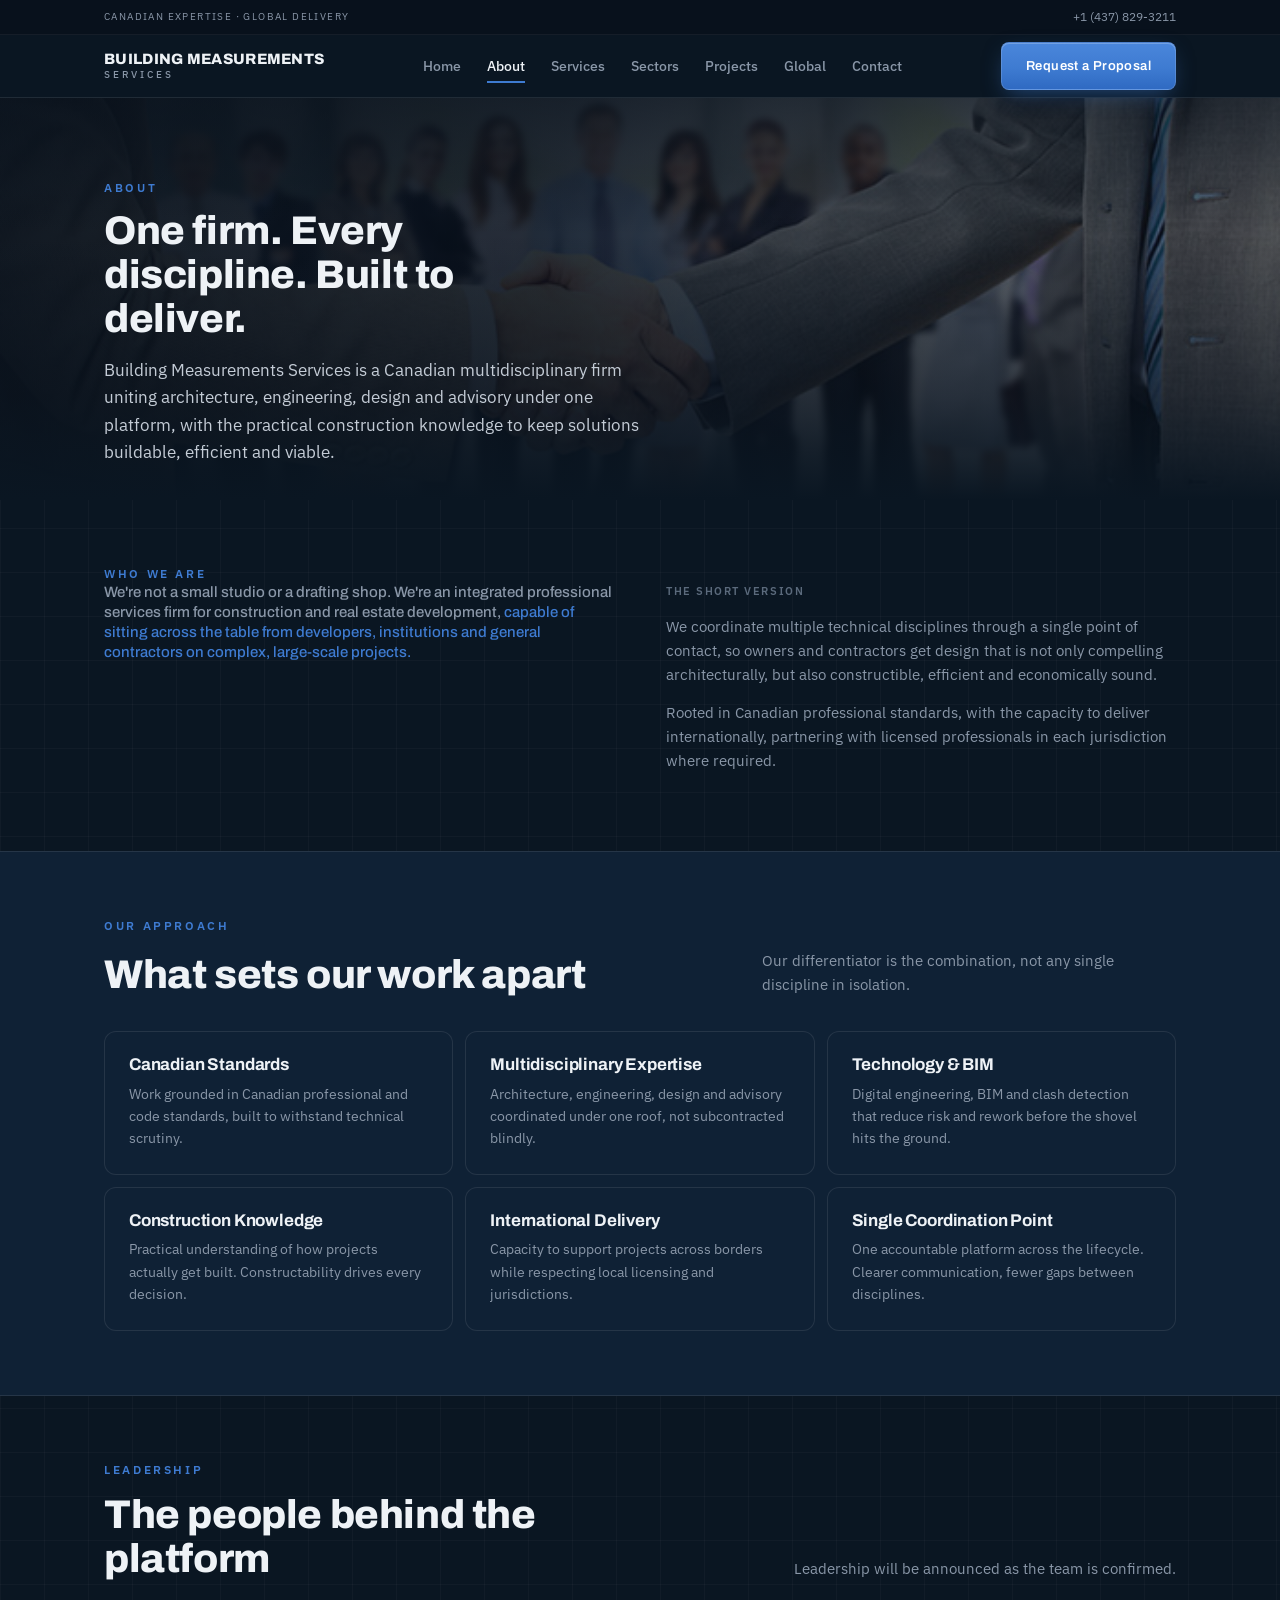
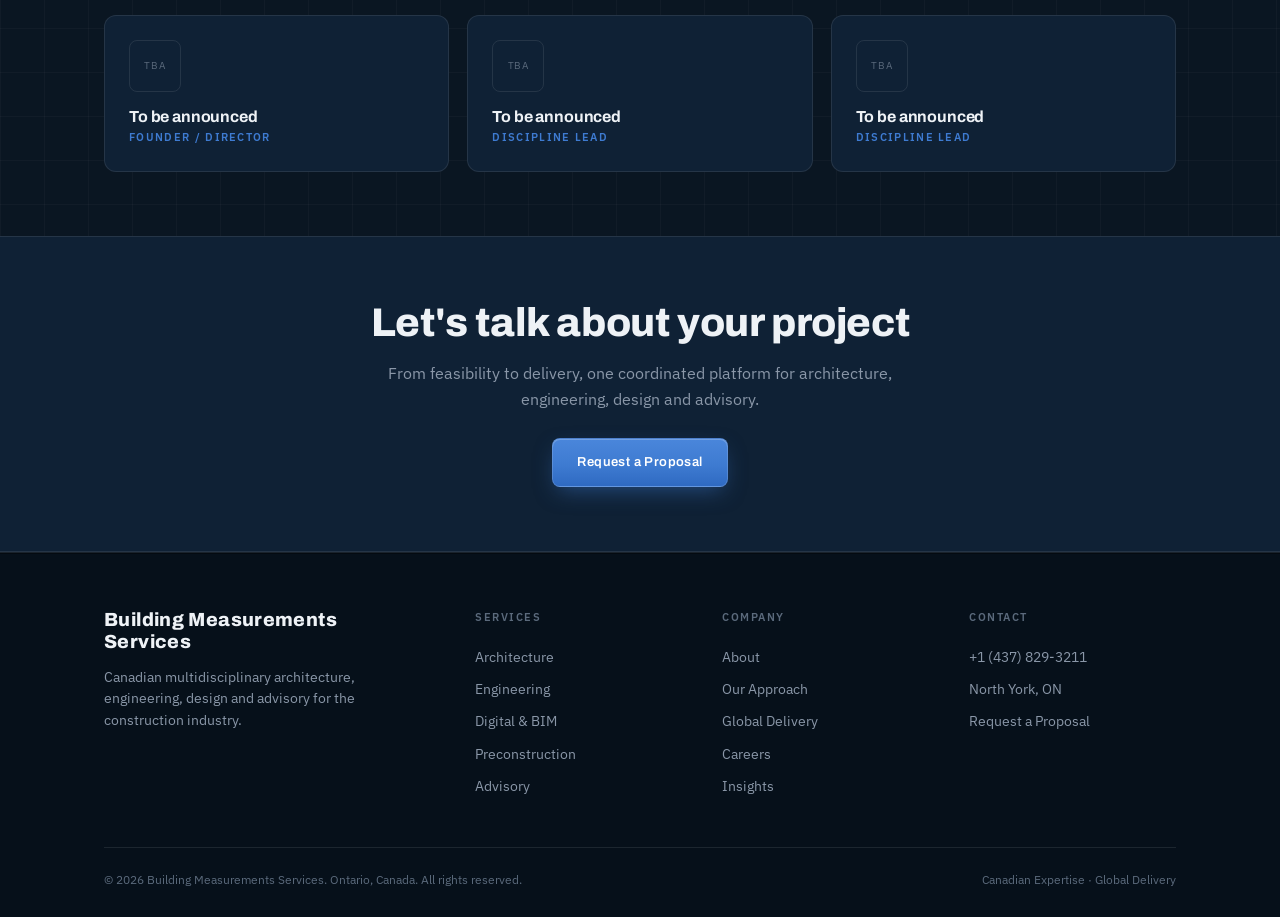
==== commit 3da9f5b6: "Add files via upload" ====
--- a/about/index.html
+++ b/about/index.html
@@ -6,7 +6,7 @@
   <title>About | Building Measurements Services</title>
   <meta name="description" content="Who we are: a Canadian multidisciplinary architecture, engineering, design and advisory firm delivering integrated, buildable solutions across Canada and international markets.">
 
-  <link rel="icon" href="../favicon.svg" type="image/svg+xml">
+  <link rel="icon" href="../favicon.webp" type="image/webp">
   <link rel="preconnect" href="https://fonts.googleapis.com">
   <link rel="preconnect" href="https://fonts.gstatic.com" crossorigin>
   <link href="https://fonts.googleapis.com/css2?family=Archivo:wght@500;600;700;800;900&family=IBM+Plex+Sans:wght@300;400;500;600&display=swap" rel="stylesheet">
--- a/css/style.css
+++ b/css/style.css
@@ -43,8 +43,18 @@
 }
 .btn .ar{transition:transform .22s}
 .btn:hover .ar{transform:translateX(3px)}
-.btn-primary{background:var(--accent);color:#fff;border-color:var(--accent)}
-.btn-primary:hover{background:var(--accent-hi)}
+.btn-primary{
+  background:linear-gradient(180deg,#4a86db 0%,#3E7BD1 55%,#2f6ac2 100%);
+  color:#fff;border:1px solid rgba(255,255,255,.14);
+  box-shadow:0 8px 22px -6px rgba(62,123,209,.5), inset 0 1px 0 rgba(255,255,255,.22);
+  transition:transform .18s ease, box-shadow .18s ease, filter .18s ease;
+}
+.btn-primary:hover{
+  filter:brightness(1.06);
+  box-shadow:0 12px 28px -6px rgba(62,123,209,.62), inset 0 1px 0 rgba(255,255,255,.28);
+  transform:translateY(-1px);
+}
+.btn-primary:active{transform:translateY(0);filter:brightness(.98)}
 .btn-ghost{background:transparent;color:var(--white);border-color:var(--line)}
 .btn-ghost:hover{border-color:var(--steel);background:rgba(255,255,255,.04)}
 
--- a/css/header.css
+++ b/css/header.css
@@ -49,7 +49,7 @@
 }
 
 /* ---------- footer ---------- */
-footer{border-top:1px solid var(--line);padding:56px 0 28px}
+footer{background:#06101A;border-top:1px solid rgba(255,255,255,.08);box-shadow:inset 0 1px 0 rgba(0,0,0,.4);padding:56px 0 28px}
 .foot-grid{display:grid;grid-template-columns:1.6fr 1fr 1fr 1fr;gap:40px;margin-bottom:44px}
 .foot-brand .name{font-family:var(--font-display);font-weight:800;font-size:19px;letter-spacing:.02em;line-height:1.15;margin-bottom:14px}
 .foot-brand p{color:var(--steel);font-size:13.5px;max-width:34ch}
--- a/css/components.css
+++ b/css/components.css
@@ -3,22 +3,22 @@
    ============================================================ */
 
 /* ---------- fondos por sección (foto temática AEC) ---------- */
-.bg-home{background-image:url('https://images.unsplash.com/photo-1486406146926-c627a92ad1ab?auto=format&fit=crop&w=2000&q=80')}
-.bg-about{background-image:url('https://images.unsplash.com/photo-1503387762-592deb58ef4e?auto=format&fit=crop&w=2000&q=80')}
-.bg-services{background-image:url('https://images.unsplash.com/photo-1541888946425-d81bb19240f5?auto=format&fit=crop&w=2000&q=80')}
-.bg-sectors{background-image:url('https://images.unsplash.com/photo-1449157291145-7efd050a4d0e?auto=format&fit=crop&w=2000&q=80')}
-.bg-projects{background-image:url('https://images.unsplash.com/photo-1503387837-b154d5074bd2?auto=format&fit=crop&w=2000&q=80')}
-.bg-global{background-image:url('https://images.unsplash.com/photo-1444723121867-7a241cacace9?auto=format&fit=crop&w=2000&q=80')}
-.bg-contact{background-image:url('https://images.unsplash.com/photo-1460574283810-2aab119d8511?auto=format&fit=crop&w=2000&q=80')}
+.bg-home{background-image:url('../images/home.jpg')}
+.bg-about{background-image:url('../images/about.jpg')}
+.bg-services{background-image:url('../images/services.jpg')}
+.bg-sectors{background-image:url('../images/sectors.jpg')}
+.bg-projects{background-image:url('../images/projects.jpg')}
+.bg-global{background-image:url('../images/global.jpg')}
+.bg-contact{background-image:url('../images/contact.jpg')}
 
 /* ---------- hero (home) ---------- */
-.hero{position:relative;overflow:hidden;border-bottom:1px solid var(--line);padding:0;
+.hero{position:relative;overflow:hidden;padding:0;
   display:flex;flex-direction:column;min-height:clamp(440px,58vh,560px);
   background-color:#0A1622;background-position:center;background-size:cover;background-repeat:no-repeat}
 .hero::before{content:"";position:absolute;inset:0;z-index:1;
   background:linear-gradient(90deg, rgba(8,17,28,.96) 0%, rgba(8,17,28,.86) 42%, rgba(8,17,28,.5) 100%)}
 .hero::after{content:"";position:absolute;inset:0;z-index:1;
-  background:linear-gradient(180deg, rgba(8,17,28,.5) 0%, transparent 26%, transparent 62%, rgba(8,17,28,.92) 100%)}
+  background:linear-gradient(180deg, rgba(8,17,28,.55) 0%, rgba(8,17,28,0) 30%, rgba(8,17,28,.45) 72%, rgba(10,22,34,1) 100%)}
 .hero .wrap{position:relative;z-index:2;width:100%;flex:1;display:flex;flex-direction:column;justify-content:flex-end;
   padding-top:clamp(40px,6vw,72px);padding-bottom:clamp(20px,3vw,32px)}
 .hero .eyebrow{margin-bottom:14px}
@@ -71,9 +71,9 @@
 .proj{background:var(--navy);border:1px solid var(--line);border-radius:var(--radius);overflow:hidden;transition:.24s}
 .proj:hover{transform:translateY(-3px);border-color:var(--steel-dim)}
 .proj .img{height:190px;background:#0C1A2A center/cover no-repeat}
-.i-proj1{background-image:linear-gradient(180deg,rgba(10,22,34,.12),rgba(10,22,34,.5)),url('https://images.unsplash.com/photo-1481253127861-534498168948?auto=format&fit=crop&w=900&q=70')}
-.i-proj2{background-image:linear-gradient(180deg,rgba(10,22,34,.12),rgba(10,22,34,.5)),url('https://images.unsplash.com/photo-1487958449943-2429e8be8625?auto=format&fit=crop&w=900&q=70')}
-.i-proj3{background-image:linear-gradient(180deg,rgba(10,22,34,.12),rgba(10,22,34,.5)),url('https://images.unsplash.com/photo-1449157291145-7efd050a4d0e?auto=format&fit=crop&w=900&q=70')}
+.i-proj1{background-image:linear-gradient(180deg,rgba(10,22,34,.12),rgba(10,22,34,.5)),url('../images/proj-1.jpg')}
+.i-proj2{background-image:linear-gradient(180deg,rgba(10,22,34,.12),rgba(10,22,34,.5)),url('../images/proj-2.jpg')}
+.i-proj3{background-image:linear-gradient(180deg,rgba(10,22,34,.12),rgba(10,22,34,.5)),url('../images/proj-3.jpg')}
 .proj .body{padding:20px}
 .proj .tag{font-size:11px;font-weight:600;letter-spacing:.1em;text-transform:uppercase;color:var(--accent)}
 .proj h3{font-size:17px;font-weight:700;margin:7px 0 5px}
@@ -111,13 +111,13 @@
    PÁGINAS INTERNAS
    ============================================================ */
 
-.page-hero{position:relative;overflow:hidden;border-bottom:1px solid var(--line);padding:0;
+.page-hero{position:relative;overflow:hidden;padding:0;
   display:flex;flex-direction:column;min-height:clamp(320px,42vh,420px);
   background-color:#0A1622;background-position:center;background-size:cover;background-repeat:no-repeat}
 .page-hero::before{content:"";position:absolute;inset:0;z-index:1;
   background:linear-gradient(90deg, rgba(8,17,28,.96) 0%, rgba(8,17,28,.86) 44%, rgba(8,17,28,.55) 100%)}
 .page-hero::after{content:"";position:absolute;inset:0;z-index:1;
-  background:linear-gradient(180deg, rgba(8,17,28,.5) 0%, transparent 34%, transparent 60%, rgba(8,17,28,.92) 100%)}
+  background:linear-gradient(180deg, rgba(8,17,28,.55) 0%, rgba(8,17,28,0) 34%, rgba(8,17,28,.5) 74%, rgba(10,22,34,1) 100%)}
 .page-hero .wrap{position:relative;z-index:2;width:100%;flex:1;display:flex;flex-direction:column;justify-content:flex-end;
   padding-top:clamp(44px,7vw,80px);padding-bottom:clamp(22px,3vw,34px)}
 .page-hero .eyebrow{margin-bottom:12px}
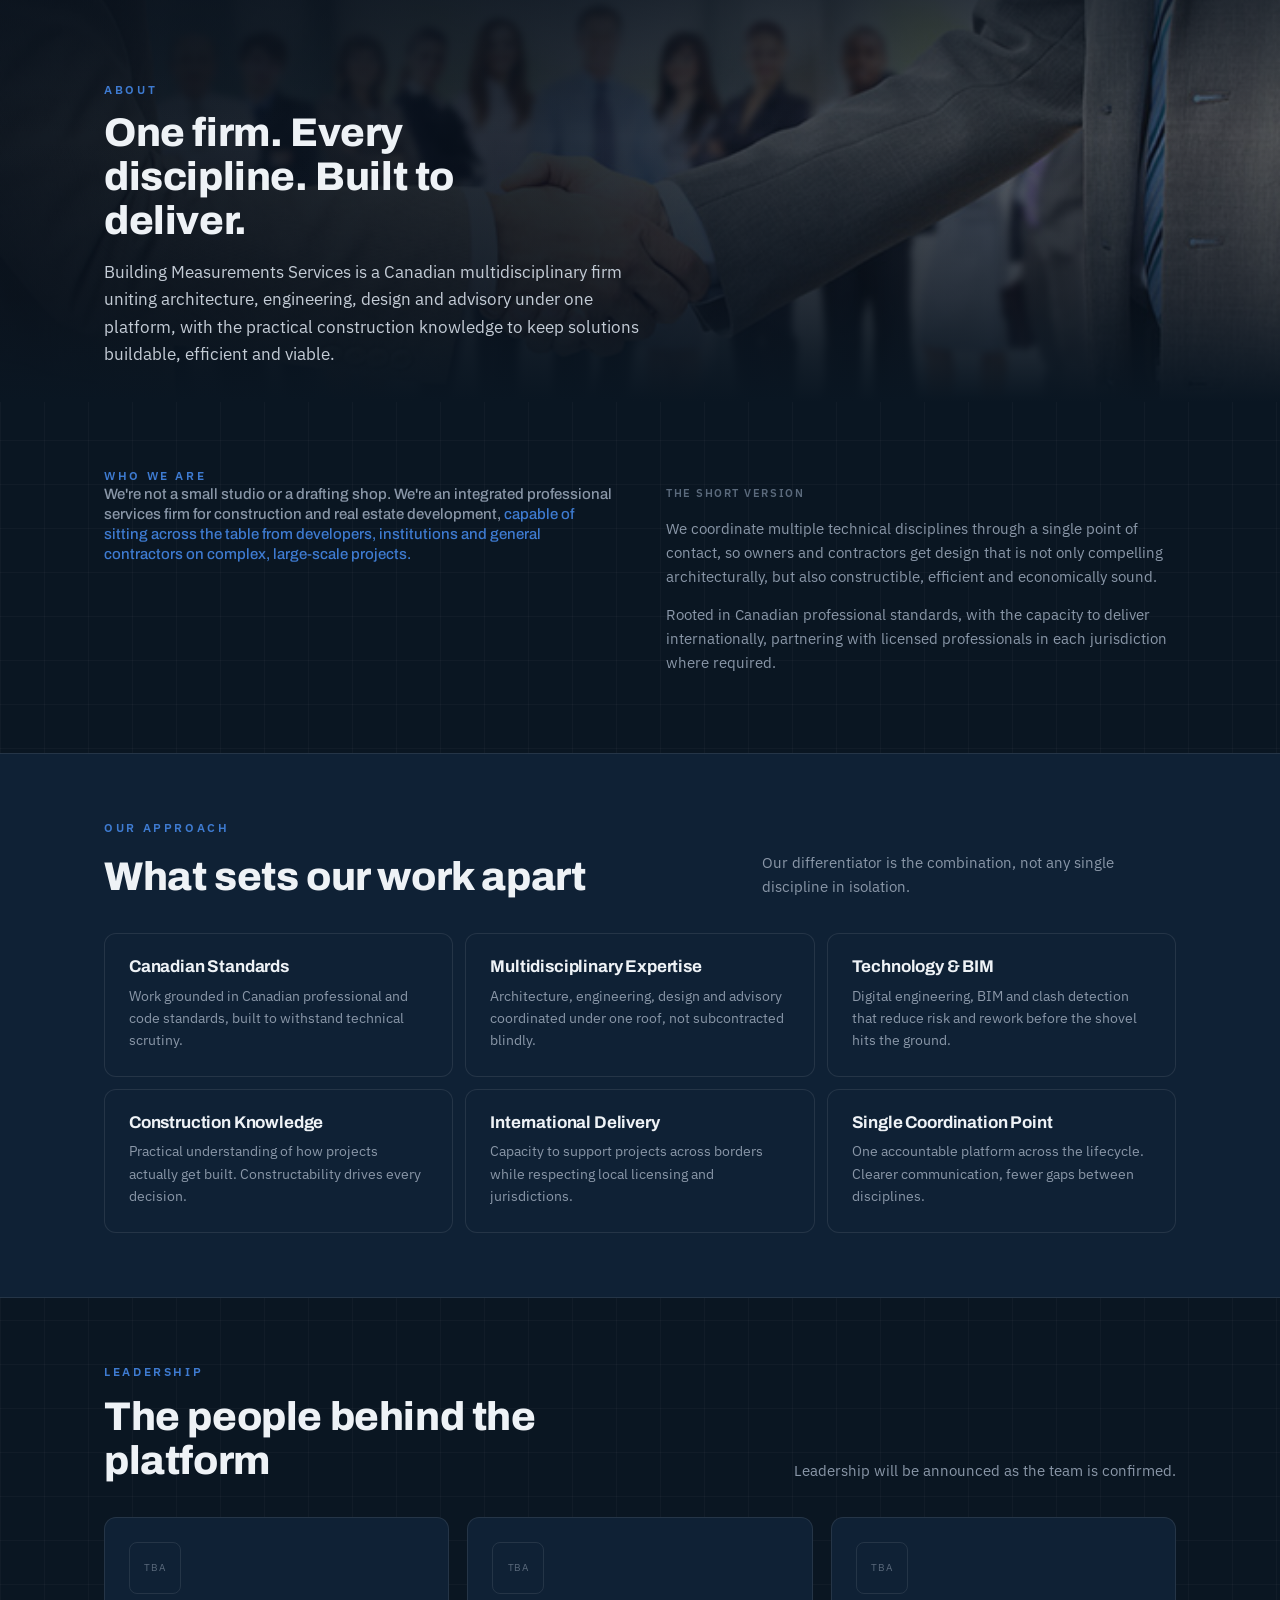
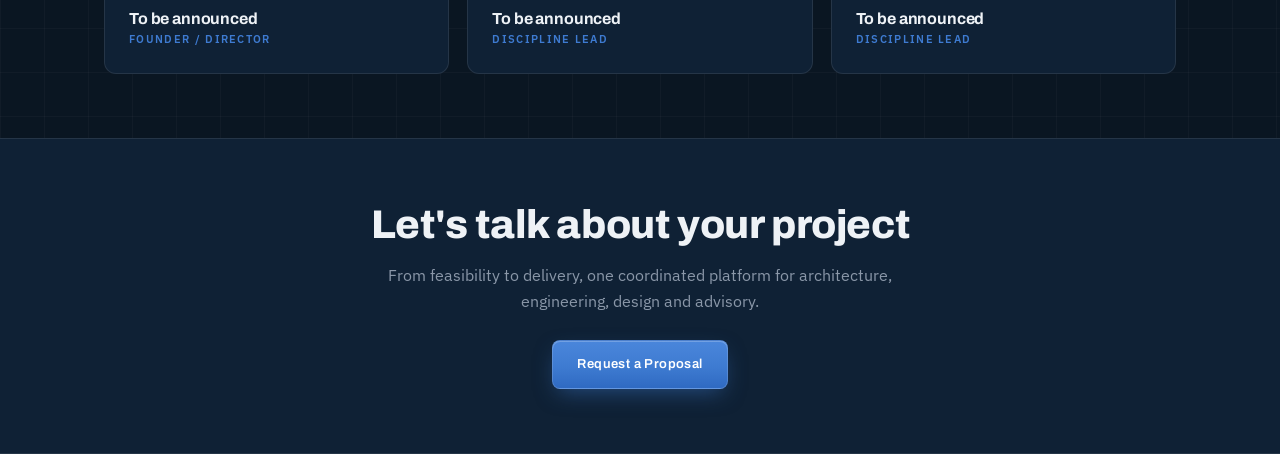
==== commit 04eb903e: "Add files via upload" ====
--- a/about/index.html
+++ b/about/index.html
@@ -19,47 +19,7 @@
 </head>
 <body class="grid-bg">
 
-  <div class="topbar">
-    <div class="wrap">
-      <span class="tagline">Canadian Expertise · Global Delivery</span>
-      <div class="r">
-        <a href="tel:+14378293211">+1 (437) 829-3211</a>
-      </div>
-    </div>
-  </div>
-
-  <header>
-    <div class="wrap nav">
-      <a href="../" class="brand" aria-label="Building Measurements Services home">
-        <span class="name-1">BUILDING MEASUREMENTS</span>
-        <span class="name-2">SERVICES</span>
-      </a>
-      <nav class="menu">
-        <a href="../">Home</a>
-        <a href="../about/" aria-current="page">About</a>
-        <a href="../services/">Services</a>
-        <a href="../sectors/">Sectors</a>
-        <a href="../projects/">Projects</a>
-        <a href="../global/">Global</a>
-        <a href="../contact/">Contact</a>
-      </nav>
-      <div class="nav-cta">
-        <a href="../contact/" class="btn btn-primary">Request a Proposal</a>
-        <button class="burger" aria-label="Open menu"><span></span><span></span><span></span></button>
-      </div>
-    </div>
-    <nav class="mobile-menu">
-      <a href="../">Home</a>
-      <a href="../about/" aria-current="page">About</a>
-      <a href="../services/">Services</a>
-      <a href="../sectors/">Sectors</a>
-      <a href="../projects/">Projects</a>
-      <a href="../global/">Global</a>
-      <a href="../contact/">Contact</a>
-    </nav>
-  </header>
-
-  <section class="page-hero bg-about">
+<section class="page-hero bg-about">
     <div class="wrap">
       <p class="eyebrow reveal">About</p>
       <h1 class="reveal">One firm. Every discipline. Built to deliver.</h1>
@@ -138,33 +98,7 @@
     </div>
   </section>
 
-  <footer>
-    <div class="wrap">
-      <div class="foot-grid">
-        <div class="foot-brand">
-          <div class="name">Building Measurements<br>Services</div>
-          <p>Canadian multidisciplinary architecture, engineering, design and advisory for the construction industry.</p>
-        </div>
-        <div class="foot-col">
-          <h4>Services</h4>
-          <a href="../services/">Architecture</a><a href="../services/">Engineering</a><a href="../services/">Digital &amp; BIM</a><a href="../services/">Preconstruction</a><a href="../services/">Advisory</a>
-        </div>
-        <div class="foot-col">
-          <h4>Company</h4>
-          <a href="../about/">About</a><a href="../about/">Our Approach</a><a href="../global/">Global Delivery</a><a href="../careers/">Careers</a><a href="../insights/">Insights</a>
-        </div>
-        <div class="foot-col">
-          <h4>Contact</h4>
-          <a href="tel:+14378293211">+1 (437) 829-3211</a><a href="../contact/">North York, ON</a><a href="../contact/">Request a Proposal</a>
-        </div>
-      </div>
-      <div class="foot-bottom">
-        <span>&copy; 2026 Building Measurements Services. Ontario, Canada. All rights reserved.</span>
-        <span>Canadian Expertise · Global Delivery</span>
-      </div>
-    </div>
-  </footer>
-
-  <script src="../js/main.js?v=1"></script>
+  <script>window.SITE = { base: "../", page: "about" };</script>
+  <script src="../js/main.js?v=2"></script>
 </body>
 </html>
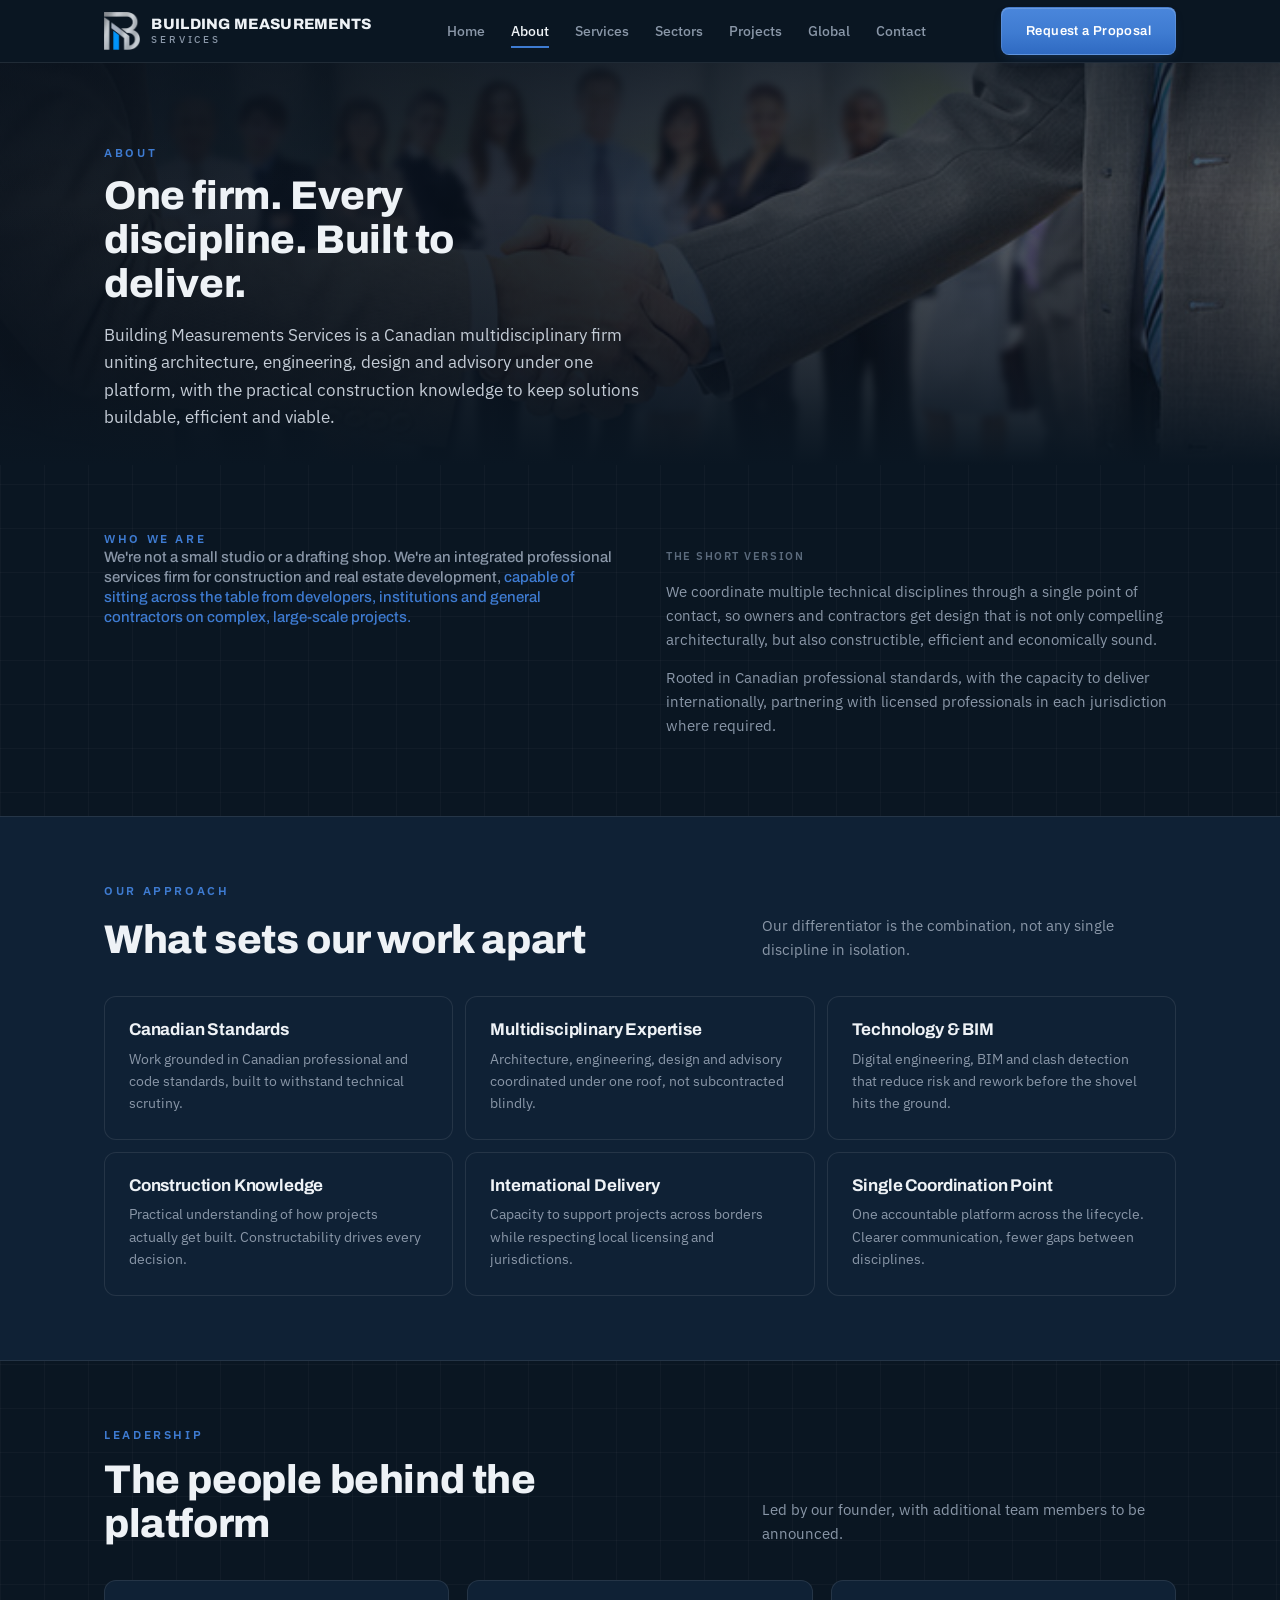
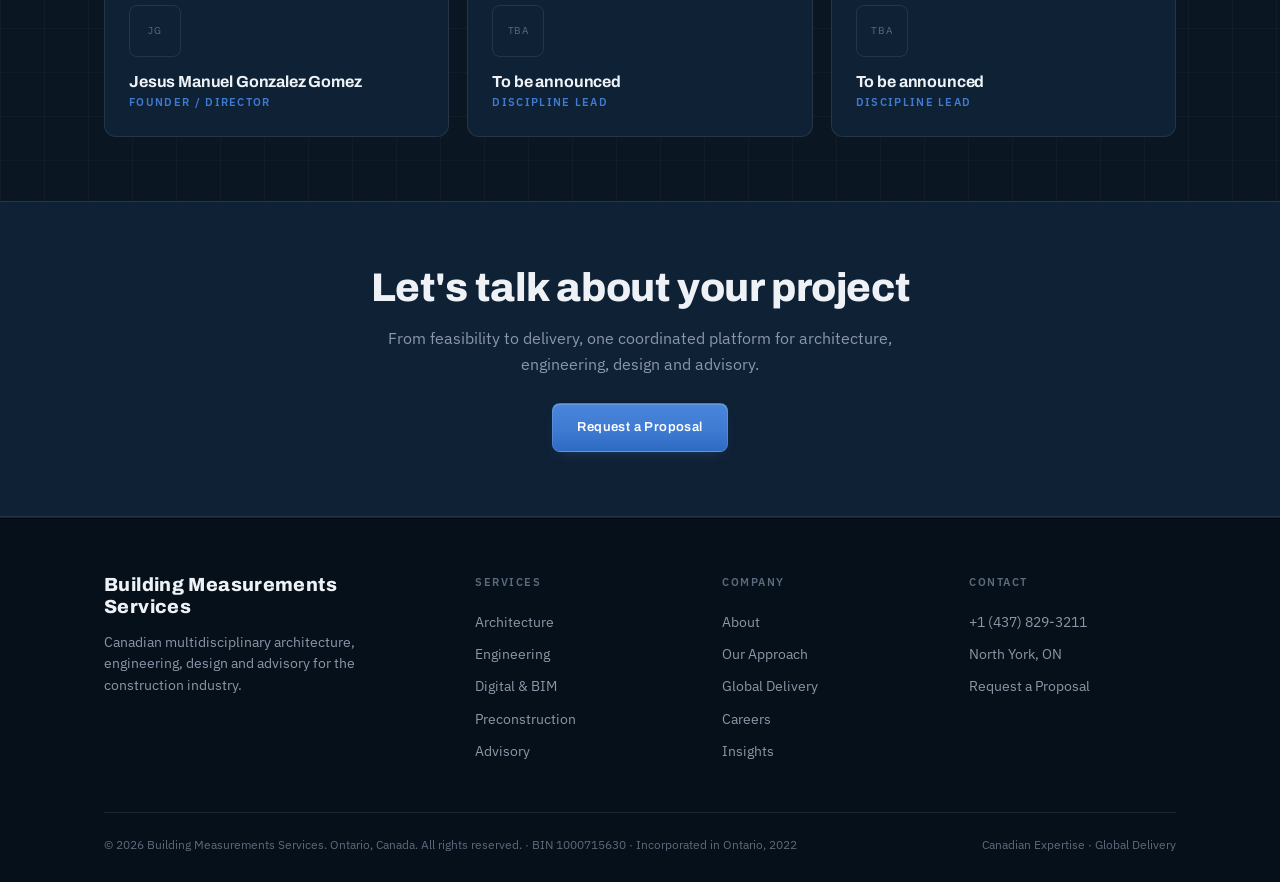
==== commit aeed15bd: "Add files via upload" ====
--- a/about/index.html
+++ b/about/index.html
@@ -66,12 +66,12 @@
       <p class="eyebrow reveal">Leadership</p>
       <div class="sec-head reveal">
         <h2>The people behind the platform</h2>
-        <p class="sub">Leadership will be announced as the team is confirmed.</p>
+        <p class="sub">Led by our founder, with additional team members to be announced.</p>
       </div>
       <div class="profile-grid reveal">
         <div class="profile-card">
-          <div class="avatar">TBA</div>
-          <h3>To be announced</h3>
+          <div class="avatar">JG</div>
+          <h3>Jesus Manuel Gonzalez Gomez</h3>
           <div class="role">Founder / Director</div>
         </div>
         <div class="profile-card">
--- a/css/style.css
+++ b/css/style.css
@@ -45,18 +45,18 @@
 .btn:hover .ar{transform:translateX(3px)}
 .btn-primary{
   background:linear-gradient(180deg,#4a86db 0%,#3E7BD1 55%,#2f6ac2 100%);
-  color:#fff;border:1px solid rgba(255,255,255,.14);
-  box-shadow:0 8px 22px -6px rgba(62,123,209,.5), inset 0 1px 0 rgba(255,255,255,.22);
+  color:#fff;border:1px solid rgba(255,255,255,.12);
+  box-shadow:0 5px 14px -8px rgba(62,123,209,.5), inset 0 1px 0 rgba(255,255,255,.16);
   transition:transform .18s ease, box-shadow .18s ease, filter .18s ease;
 }
 .btn-primary:hover{
-  filter:brightness(1.06);
-  box-shadow:0 12px 28px -6px rgba(62,123,209,.62), inset 0 1px 0 rgba(255,255,255,.28);
+  filter:brightness(1.03);
+  box-shadow:0 8px 18px -8px rgba(62,123,209,.45), inset 0 1px 0 rgba(255,255,255,.2);
   transform:translateY(-1px);
 }
-.btn-primary:active{transform:translateY(0);filter:brightness(.98)}
-.btn-ghost{background:transparent;color:var(--white);border-color:var(--line)}
-.btn-ghost:hover{border-color:var(--steel);background:rgba(255,255,255,.04)}
+.btn-primary:active{transform:translateY(0);filter:brightness(.99)}
+.btn-ghost{background:var(--navy);color:var(--white);border-color:var(--line)}
+.btn-ghost:hover{background:var(--navy-hi);border-color:var(--steel-dim)}
 
 /* reveal on-scroll */
 .reveal{opacity:0;transform:translateY(14px);transition:.6s cubic-bezier(.2,.7,.2,1)}
--- a/css/header.css
+++ b/css/header.css
@@ -19,7 +19,9 @@
 .nav{display:flex;align-items:center;justify-content:space-between;height:62px}
 
 /* wordmark tipográfico compacto (logo real pendiente) */
-.brand{display:inline-flex;flex-direction:column;line-height:1.05}
+.brand{display:inline-flex;align-items:center;gap:11px;line-height:1.05}
+.brand-logo{height:38px;width:auto;display:block;flex:none}
+.brand-text{display:flex;flex-direction:column}
 .brand .name-1{font-family:var(--font-display);font-weight:800;font-size:15px;letter-spacing:.02em;color:var(--white)}
 .brand .name-2{font-family:var(--font-body);font-weight:500;font-size:10px;letter-spacing:.28em;color:var(--steel);margin-top:2px}
 
--- a/css/components.css
+++ b/css/components.css
@@ -162,3 +162,26 @@
 .svc-list li::before{content:"\203A";color:var(--accent)}
 @media (max-width:840px){.sb-grid{grid-template-columns:1fr;gap:24px}}
 @media (max-width:520px){.svc-list{grid-template-columns:1fr}}
+
+/* ============================================================
+   Ajustes MÓVIL (versión resumida)
+   ============================================================ */
+@media (max-width:600px){
+  /* Home hero: quitar el eyebrow azul largo y acortar el título */
+  .hero .eyebrow{display:none}
+  .hero h1 .thin{display:none}
+  .hero h1{font-size:clamp(30px,8.5vw,40px);line-height:1.12}
+  .hero .lead{font-size:15px;line-height:1.5;margin:14px 0 22px}
+  .hero{min-height:clamp(360px,64vh,480px)}
+
+  /* Page-hero interno: títulos y textos más compactos */
+  .page-hero h1{font-size:clamp(26px,7.5vw,34px)}
+  .page-hero .lead{font-size:15px}
+  .page-hero{min-height:clamp(240px,42vh,320px)}
+
+  /* Encabezados de sección más compactos */
+  .sec-head h2, .global-inner h2, .contact h2, .cta-band h2{font-size:clamp(24px,7.5vw,30px)}
+
+  /* Seguridad anti-desborde horizontal */
+  .process, .global, section{overflow-x:hidden}
+}
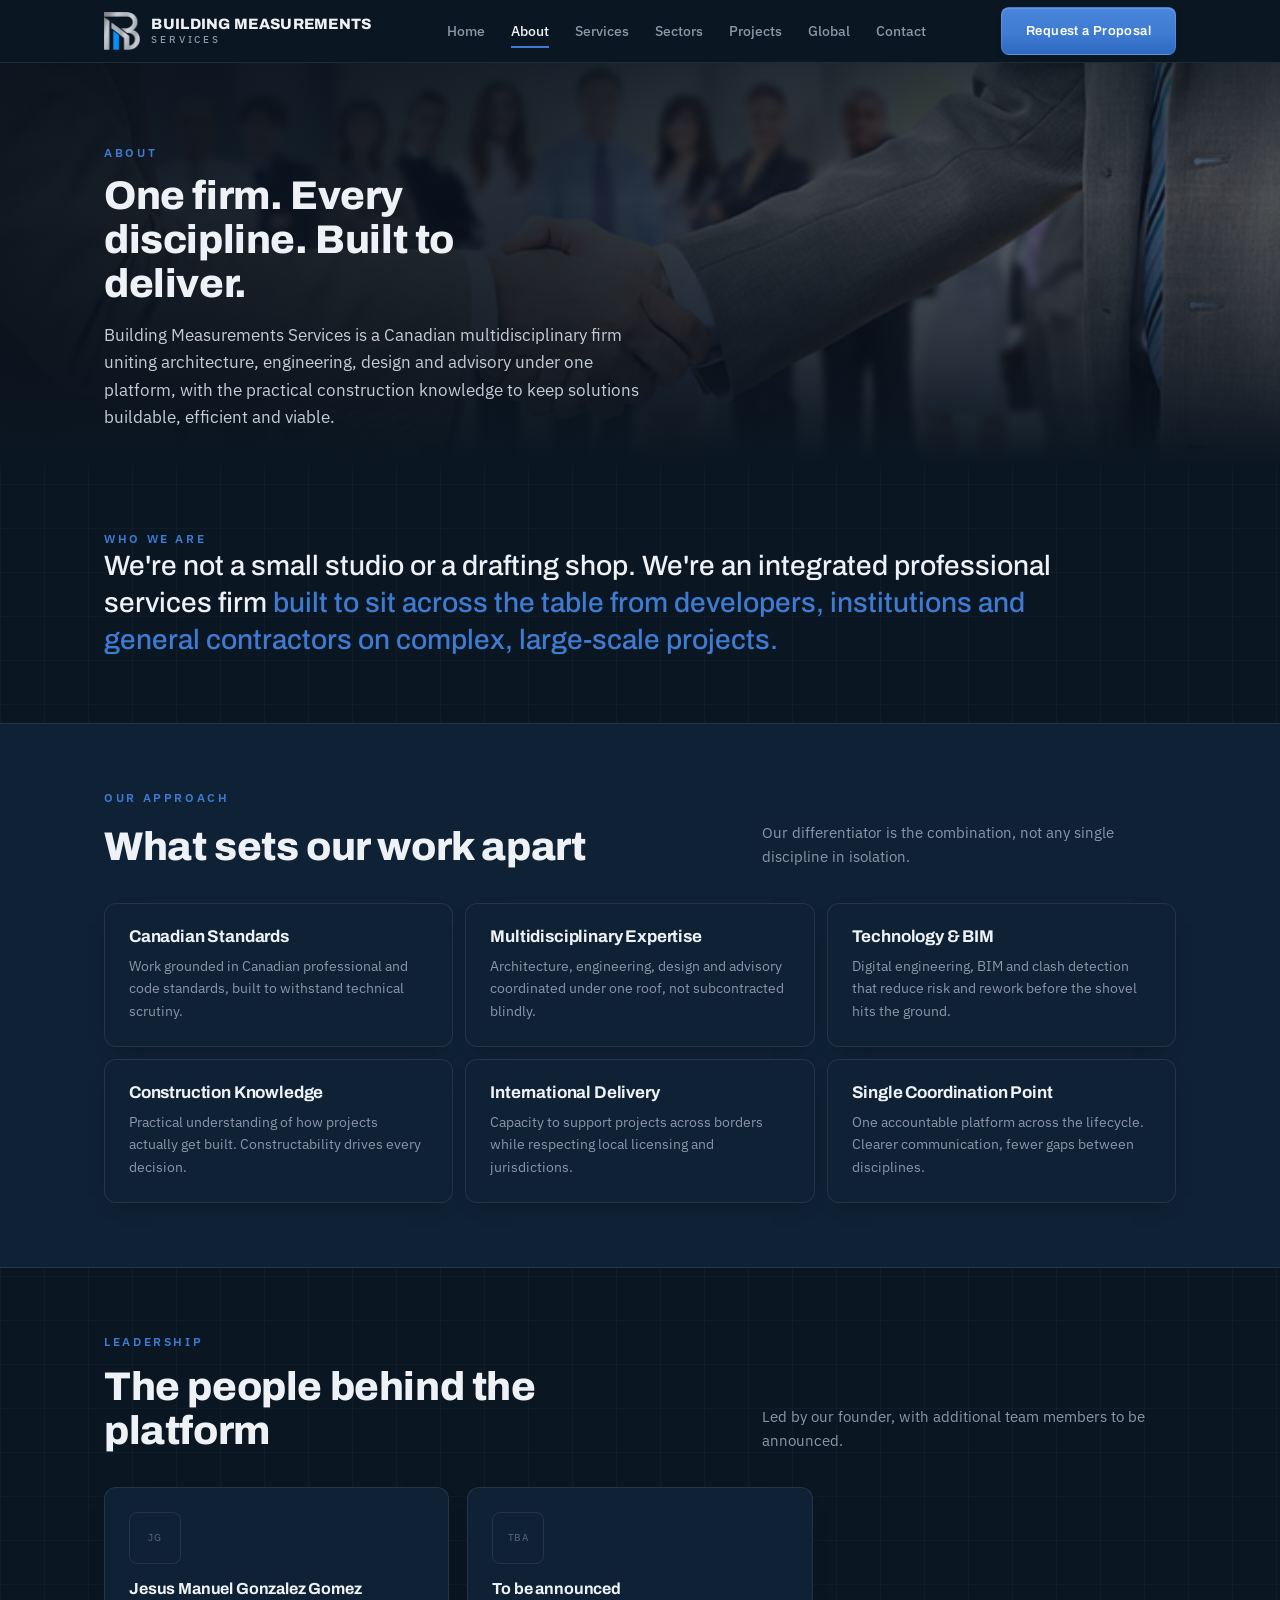
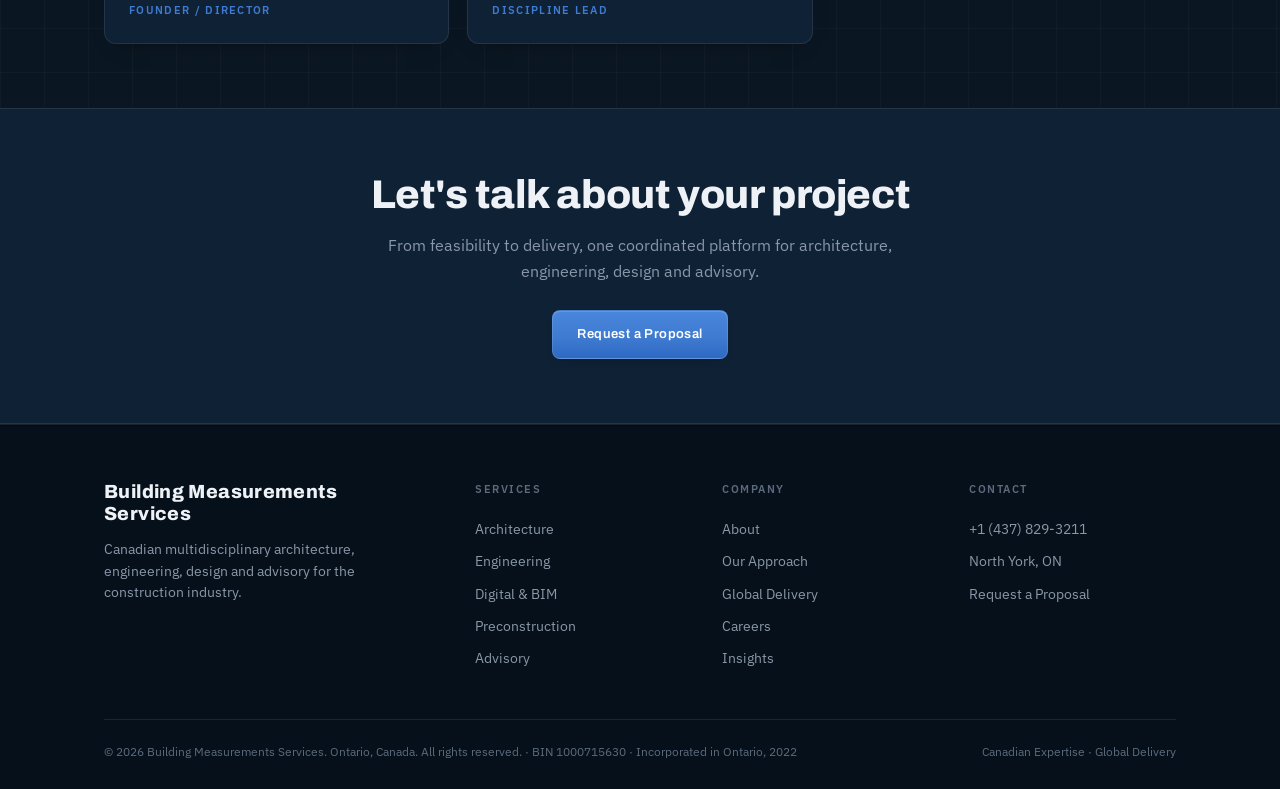
==== commit ec82ffd7: "Add files via upload" ====
--- a/about/index.html
+++ b/about/index.html
@@ -30,16 +30,7 @@
   <section id="who">
     <div class="wrap">
       <p class="eyebrow reveal">Who we are</p>
-      <div class="split reveal">
-        <div>
-          <p class="statement">We're not a small studio or a drafting shop. We're an integrated professional services firm for construction and real estate development, <em>capable of sitting across the table from developers, institutions and general contractors on complex, large-scale projects.</em></p>
-        </div>
-        <div>
-          <div class="col-label">The short version</div>
-          <p>We coordinate multiple technical disciplines through a single point of contact, so owners and contractors get design that is not only compelling architecturally, but also constructible, efficient and economically sound.</p>
-          <p>Rooted in Canadian professional standards, with the capacity to deliver internationally, partnering with licensed professionals in each jurisdiction where required.</p>
-        </div>
-      </div>
+      <p class="statement reveal">We're not a small studio or a drafting shop. We're an integrated professional services firm <em>built to sit across the table from developers, institutions and general contractors on complex, large-scale projects.</em></p>
     </div>
   </section>
 
@@ -79,11 +70,6 @@
           <h3>To be announced</h3>
           <div class="role">Discipline Lead</div>
         </div>
-        <div class="profile-card">
-          <div class="avatar">TBA</div>
-          <h3>To be announced</h3>
-          <div class="role">Discipline Lead</div>
-        </div>
       </div>
     </div>
   </section>
--- a/css/style.css
+++ b/css/style.css
@@ -36,7 +36,7 @@
 
 /* botones */
 .btn{
-  display:inline-flex;align-items:center;gap:9px;
+  display:inline-flex;align-items:center;justify-content:center;gap:9px;
   font-family:var(--font-display);font-weight:600;font-size:13px;
   letter-spacing:.03em;padding:13px 24px;border:1px solid transparent;border-radius:var(--radius-sm);
   cursor:pointer;transition:.22s;white-space:nowrap;
@@ -46,16 +46,12 @@
 .btn-primary{
   background:linear-gradient(180deg,#4a86db 0%,#3E7BD1 55%,#2f6ac2 100%);
   color:#fff;border:1px solid rgba(255,255,255,.12);
-  box-shadow:0 5px 14px -8px rgba(62,123,209,.5), inset 0 1px 0 rgba(255,255,255,.16);
-  transition:transform .18s ease, box-shadow .18s ease, filter .18s ease;
+  box-shadow:0 4px 12px -8px rgba(0,0,0,.5), inset 0 1px 0 rgba(255,255,255,.14);
+  transition:transform .18s ease;
 }
-.btn-primary:hover{
-  filter:brightness(1.03);
-  box-shadow:0 8px 18px -8px rgba(62,123,209,.45), inset 0 1px 0 rgba(255,255,255,.2);
-  transform:translateY(-1px);
-}
-.btn-primary:active{transform:translateY(0);filter:brightness(.99)}
-.btn-ghost{background:var(--navy);color:var(--white);border-color:var(--line)}
+.btn-primary:hover{transform:translateY(-1px)}
+.btn-primary:active{transform:translateY(0)}
+.btn-ghost{background:var(--navy);color:var(--white);border-color:var(--line);box-shadow:0 4px 12px -8px rgba(0,0,0,.5)}
 .btn-ghost:hover{background:var(--navy-hi);border-color:var(--steel-dim)}
 
 /* reveal on-scroll */
--- a/css/components.css
+++ b/css/components.css
@@ -43,8 +43,8 @@
 
 /* ---------- servicios (home): tarjetas redondeadas ---------- */
 .svc-grid{display:grid;grid-template-columns:repeat(3,1fr);gap:14px}
-.svc{background:var(--navy);border:1px solid var(--line);border-radius:var(--radius);padding:28px 24px 30px;transition:.24s}
-.svc:hover{border-color:var(--steel-dim);transform:translateY(-3px)}
+.svc{background:linear-gradient(rgba(15,33,53,.78),rgba(15,33,53,.88)),url('../images/texture.jpg') center/cover;border:1px solid var(--line);border-radius:var(--radius);padding:28px 24px 30px;transition:.24s;box-shadow:0 10px 22px -14px rgba(0,0,0,.65)}
+.svc:hover{border-color:var(--steel-dim);transform:translateY(-3px);box-shadow:0 16px 30px -16px rgba(0,0,0,.7)}
 .svc .ico{width:34px;height:34px;color:var(--accent);margin-bottom:18px}
 .svc h3{font-size:18px;font-weight:700;margin-bottom:9px}
 .svc p{color:var(--steel);font-size:14px}
@@ -61,15 +61,15 @@
 
 /* ---------- sectores ---------- */
 .sectors{display:grid;grid-template-columns:repeat(4,1fr);gap:12px}
-.sector{background:var(--navy);border:1px solid var(--line);border-radius:var(--radius);padding:22px 20px;transition:.22s}
-.sector:hover{background:var(--navy-hi);transform:translateY(-2px)}
+.sector{background:linear-gradient(rgba(15,33,53,.76),rgba(15,33,53,.86)),url('../images/texture.jpg') center/cover;border:1px solid var(--line);border-radius:var(--radius);padding:22px 20px;transition:.22s;box-shadow:0 10px 22px -14px rgba(0,0,0,.6)}
+.sector:hover{background:linear-gradient(rgba(22,48,74,.82),rgba(22,48,74,.88)),url('../images/texture.jpg') center/cover;transform:translateY(-2px);box-shadow:0 16px 28px -16px rgba(0,0,0,.68)}
 .sector .sc-t{font-family:var(--font-display);font-weight:600;font-size:15px}
 @media (max-width:860px){.sectors{grid-template-columns:repeat(2,1fr)}}
 
 /* ---------- proyectos ---------- */
 .proj-grid{display:grid;grid-template-columns:repeat(3,1fr);gap:18px}
-.proj{background:var(--navy);border:1px solid var(--line);border-radius:var(--radius);overflow:hidden;transition:.24s}
-.proj:hover{transform:translateY(-3px);border-color:var(--steel-dim)}
+.proj{background:var(--navy);border:1px solid var(--line);border-radius:var(--radius);overflow:hidden;transition:.24s;box-shadow:0 12px 26px -14px rgba(0,0,0,.7)}
+.proj:hover{transform:translateY(-3px);border-color:var(--steel-dim);box-shadow:0 20px 36px -16px rgba(0,0,0,.75)}
 .proj .img{height:190px;background:#0C1A2A center/cover no-repeat}
 .i-proj1{background-image:linear-gradient(180deg,rgba(10,22,34,.12),rgba(10,22,34,.5)),url('../images/proj-1.jpg')}
 .i-proj2{background-image:linear-gradient(180deg,rgba(10,22,34,.12),rgba(10,22,34,.5)),url('../images/proj-2.jpg')}
@@ -167,21 +167,33 @@
    Ajustes MÓVIL (versión resumida)
    ============================================================ */
 @media (max-width:600px){
-  /* Home hero: quitar el eyebrow azul largo y acortar el título */
+  /* Home hero: solo título corto + botones sobre la imagen (sin párrafo) */
   .hero .eyebrow{display:none}
   .hero h1 .thin{display:none}
-  .hero h1{font-size:clamp(30px,8.5vw,40px);line-height:1.12}
-  .hero .lead{font-size:15px;line-height:1.5;margin:14px 0 22px}
-  .hero{min-height:clamp(360px,64vh,480px)}
+  .hero h1{font-size:clamp(24px,7.2vw,32px);line-height:1.14}
+  .hero .lead{display:none}
+  .hero{min-height:clamp(330px,56vh,430px)}
+  .hero-cta{justify-content:center}
 
-  /* Page-hero interno: títulos y textos más compactos */
-  .page-hero h1{font-size:clamp(26px,7.5vw,34px)}
-  .page-hero .lead{font-size:15px}
-  .page-hero{min-height:clamp(240px,42vh,320px)}
+  /* Page-hero interno: título pequeño y sin párrafo, deja ver el fondo */
+  .page-hero h1{font-size:clamp(22px,6.2vw,28px)}
+  .page-hero .eyebrow{margin-bottom:8px}
+  .page-hero .lead{display:none}
+  .page-hero{min-height:clamp(200px,36vh,280px)}
 
   /* Encabezados de sección más compactos */
-  .sec-head h2, .global-inner h2, .contact h2, .cta-band h2{font-size:clamp(24px,7.5vw,30px)}
+  .sec-head h2, .global-inner h2, .contact h2, .cta-band h2{font-size:clamp(22px,7vw,28px)}
+
+  /* Botones centrados en móvil */
+  .global-inner .btn{display:flex;width:-moz-fit-content;width:fit-content;margin-left:auto;margin-right:auto}
 
   /* Seguridad anti-desborde horizontal */
   .process, .global, section{overflow-x:hidden}
 }
+
+/* ---------- Sombra 3D sutil en todas las tarjetas/ventanas ---------- */
+.feature, .profile-card, .hstats-inner, .markets, .service-block .svc-list li{
+  box-shadow:0 8px 20px -14px rgba(0,0,0,.6);
+}
+.step{ box-shadow:0 5px 14px -10px rgba(0,0,0,.55); }
+.feature:hover, .profile-card:hover{ box-shadow:0 14px 26px -16px rgba(0,0,0,.66); }
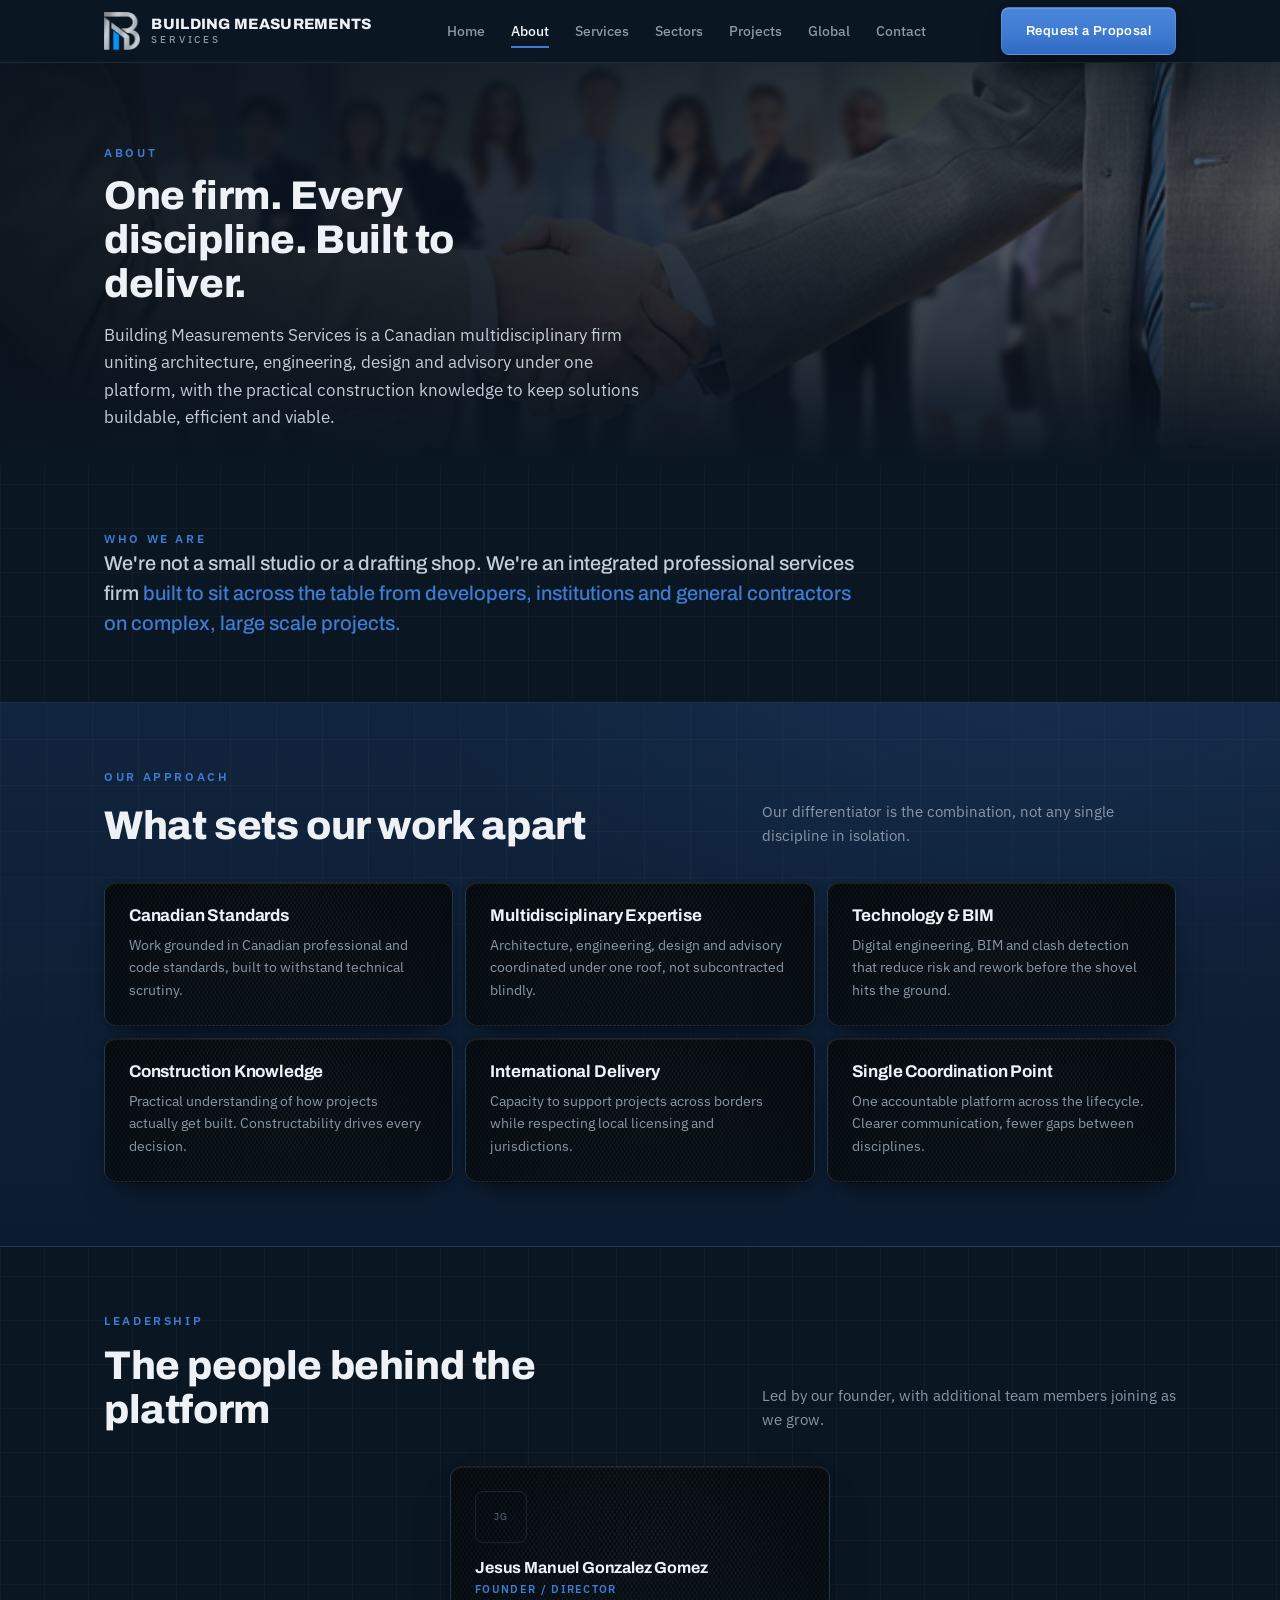
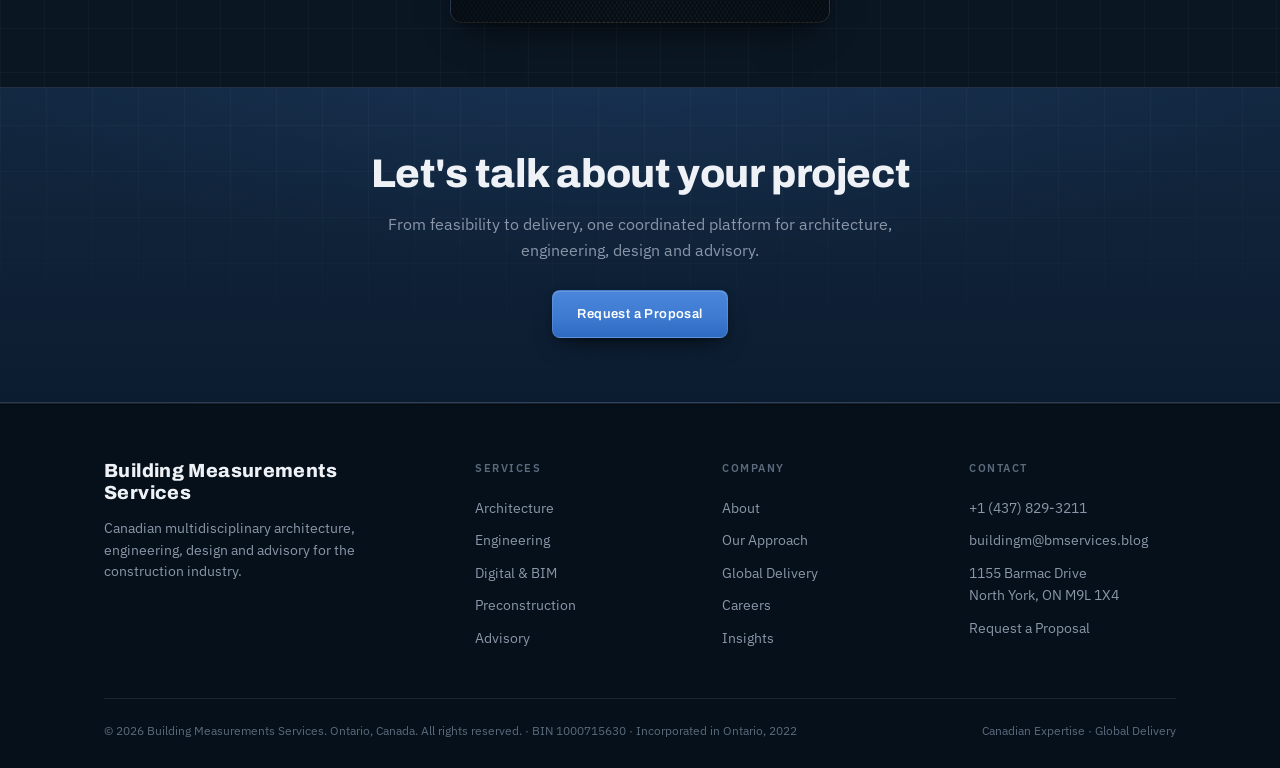
==== commit 32bac0c3: "Add files via upload" ====
--- a/about/index.html
+++ b/about/index.html
@@ -30,7 +30,7 @@
   <section id="who">
     <div class="wrap">
       <p class="eyebrow reveal">Who we are</p>
-      <p class="statement reveal">We're not a small studio or a drafting shop. We're an integrated professional services firm <em>built to sit across the table from developers, institutions and general contractors on complex, large-scale projects.</em></p>
+      <p class="statement reveal">We're not a small studio or a drafting shop. We're an integrated professional services firm <em>built to sit across the table from developers, institutions and general contractors on complex, large scale projects.</em></p>
     </div>
   </section>
 
@@ -57,18 +57,13 @@
       <p class="eyebrow reveal">Leadership</p>
       <div class="sec-head reveal">
         <h2>The people behind the platform</h2>
-        <p class="sub">Led by our founder, with additional team members to be announced.</p>
+        <p class="sub">Led by our founder, with additional team members joining as we grow.</p>
       </div>
-      <div class="profile-grid reveal">
+      <div class="profile-grid profile-grid--one reveal">
         <div class="profile-card">
           <div class="avatar">JG</div>
           <h3>Jesus Manuel Gonzalez Gomez</h3>
           <div class="role">Founder / Director</div>
-        </div>
-        <div class="profile-card">
-          <div class="avatar">TBA</div>
-          <h3>To be announced</h3>
-          <div class="role">Discipline Lead</div>
         </div>
       </div>
     </div>
--- a/css/style.css
+++ b/css/style.css
@@ -46,13 +46,13 @@
 .btn-primary{
   background:linear-gradient(180deg,#4a86db 0%,#3E7BD1 55%,#2f6ac2 100%);
   color:#fff;border:1px solid rgba(255,255,255,.12);
-  box-shadow:0 4px 12px -8px rgba(0,0,0,.5), inset 0 1px 0 rgba(255,255,255,.14);
-  transition:transform .18s ease;
+  box-shadow:0 12px 24px -10px rgba(0,0,0,.6), 0 3px 8px -4px rgba(0,0,0,.5), inset 0 1px 0 rgba(255,255,255,.16);
+  transition:transform .18s ease, box-shadow .18s ease;
 }
-.btn-primary:hover{transform:translateY(-1px)}
+.btn-primary:hover{transform:translateY(-2px);box-shadow:0 18px 32px -12px rgba(0,0,0,.66), 0 4px 10px -4px rgba(0,0,0,.5), inset 0 1px 0 rgba(255,255,255,.18)}
 .btn-primary:active{transform:translateY(0)}
-.btn-ghost{background:var(--navy);color:var(--white);border-color:var(--line);box-shadow:0 4px 12px -8px rgba(0,0,0,.5)}
-.btn-ghost:hover{background:var(--navy-hi);border-color:var(--steel-dim)}
+.btn-ghost{background:var(--navy);color:var(--white);border-color:var(--line);box-shadow:0 12px 24px -10px rgba(0,0,0,.6), 0 3px 8px -4px rgba(0,0,0,.5), inset 0 1px 0 rgba(255,255,255,.05)}
+.btn-ghost:hover{background:var(--navy-hi);border-color:var(--steel-dim);transform:translateY(-2px);box-shadow:0 18px 32px -12px rgba(0,0,0,.66), 0 4px 10px -4px rgba(0,0,0,.5)}
 
 /* reveal on-scroll */
 .reveal{opacity:0;transform:translateY(14px);transition:.6s cubic-bezier(.2,.7,.2,1)}
@@ -60,3 +60,11 @@
 @media (prefers-reduced-motion:reduce){
   .reveal{opacity:1;transform:none;transition:none}
 }
+
+/* ---------- Pulido: scroll suave + foco accesible ---------- */
+html{scroll-behavior:smooth}
+a:focus-visible, button:focus-visible, .field:focus-visible, .btn:focus-visible{
+  outline:2px solid var(--accent);
+  outline-offset:2px;
+  border-radius:var(--radius-sm);
+}
--- a/css/components.css
+++ b/css/components.css
@@ -13,22 +13,22 @@
 
 /* ---------- hero (home) ---------- */
 .hero{position:relative;overflow:hidden;padding:0;
-  display:flex;flex-direction:column;min-height:clamp(440px,58vh,560px);
+  display:flex;flex-direction:column;min-height:clamp(400px,54vh,540px);
   background-color:#0A1622;background-position:center;background-size:cover;background-repeat:no-repeat}
 .hero::before{content:"";position:absolute;inset:0;z-index:1;
   background:linear-gradient(90deg, rgba(8,17,28,.96) 0%, rgba(8,17,28,.86) 42%, rgba(8,17,28,.5) 100%)}
 .hero::after{content:"";position:absolute;inset:0;z-index:1;
   background:linear-gradient(180deg, rgba(8,17,28,.55) 0%, rgba(8,17,28,0) 30%, rgba(8,17,28,.45) 72%, rgba(10,22,34,1) 100%)}
 .hero .wrap{position:relative;z-index:2;width:100%;flex:1;display:flex;flex-direction:column;justify-content:flex-end;
-  padding-top:clamp(40px,6vw,72px);padding-bottom:clamp(20px,3vw,32px)}
+  padding-top:clamp(24px,3vw,42px);padding-bottom:clamp(8px,1.2vw,14px)}
 .hero .eyebrow{margin-bottom:14px}
 .hero h1{font-size:clamp(30px,4.4vw,52px);font-weight:800;line-height:1.08;max-width:18ch}
 .hero h1 .thin{color:var(--steel);font-weight:500}
-.hero .lead{margin:18px 0 26px;max-width:50ch;color:#C4CCD6;font-size:clamp(15px,1.5vw,17px)}
+.hero .lead{margin:14px 0 18px;max-width:50ch;color:#C4CCD6;font-size:clamp(15px,1.5vw,17px)}
 .hero-cta{display:flex;gap:12px;flex-wrap:wrap}
 
 /* hero stats: banda horizontal redondeada */
-.hstats{position:relative;z-index:2;padding-bottom:clamp(18px,2.5vw,28px)}
+.hstats-band{padding:clamp(22px,3.5vw,40px) 0}
 .hstats-inner{display:grid;grid-template-columns:repeat(4,1fr);background:rgba(8,17,28,.55);
   border:1px solid var(--line);border-radius:var(--radius);overflow:hidden}
 .hstat{padding:16px 22px;border-right:1px solid var(--line)}
@@ -62,19 +62,22 @@
 /* ---------- sectores ---------- */
 .sectors{display:grid;grid-template-columns:repeat(4,1fr);gap:12px}
 .sector{background:linear-gradient(rgba(15,33,53,.76),rgba(15,33,53,.86)),url('../images/texture.jpg') center/cover;border:1px solid var(--line);border-radius:var(--radius);padding:22px 20px;transition:.22s;box-shadow:0 10px 22px -14px rgba(0,0,0,.6)}
-.sector:hover{background:linear-gradient(rgba(22,48,74,.82),rgba(22,48,74,.88)),url('../images/texture.jpg') center/cover;transform:translateY(-2px);box-shadow:0 16px 28px -16px rgba(0,0,0,.68)}
+.sector:hover{transform:translateY(-2px)}
 .sector .sc-t{font-family:var(--font-display);font-weight:600;font-size:15px}
 @media (max-width:860px){.sectors{grid-template-columns:repeat(2,1fr)}}
 
 /* ---------- proyectos ---------- */
 .proj-grid{display:grid;grid-template-columns:repeat(3,1fr);gap:18px}
-.proj{background:var(--navy);border:1px solid var(--line);border-radius:var(--radius);overflow:hidden;transition:.24s;box-shadow:0 12px 26px -14px rgba(0,0,0,.7)}
-.proj:hover{transform:translateY(-3px);border-color:var(--steel-dim);box-shadow:0 20px 36px -16px rgba(0,0,0,.75)}
-.proj .img{height:190px;background:#0C1A2A center/cover no-repeat}
-.i-proj1{background-image:linear-gradient(180deg,rgba(10,22,34,.12),rgba(10,22,34,.5)),url('../images/proj-1.jpg')}
-.i-proj2{background-image:linear-gradient(180deg,rgba(10,22,34,.12),rgba(10,22,34,.5)),url('../images/proj-2.jpg')}
-.i-proj3{background-image:linear-gradient(180deg,rgba(10,22,34,.12),rgba(10,22,34,.5)),url('../images/proj-3.jpg')}
-.proj .body{padding:20px}
+.proj{background:var(--navy);border:1px solid var(--line);border-radius:var(--radius);overflow:hidden;transition:.24s;box-shadow:0 12px 26px -14px rgba(0,0,0,.7);display:flex;flex-direction:column}
+.proj:hover{transform:translateY(-3px);box-shadow:0 20px 36px -16px rgba(0,0,0,.75)}
+.proj .img{height:190px;flex:none;background-color:#0C1A2A;background-size:cover;background-position:center;background-repeat:no-repeat}
+.i-proj1{background-image:linear-gradient(180deg,rgba(10,22,34,.12),rgba(10,22,34,.5)),url('../images/proj-1.webp')}
+.i-proj2{background-image:linear-gradient(180deg,rgba(10,22,34,.12),rgba(10,22,34,.5)),url('../images/proj-2.webp')}
+.i-proj3{background-image:linear-gradient(180deg,rgba(10,22,34,.12),rgba(10,22,34,.5)),url('../images/proj-3.webp')}
+.i-proj4{background-image:linear-gradient(180deg,rgba(10,22,34,.12),rgba(10,22,34,.5)),url('../images/proj-4.webp')}
+.i-proj5{background-image:linear-gradient(180deg,rgba(10,22,34,.12),rgba(10,22,34,.5)),url('../images/proj-5.webp')}
+.i-proj6{background-image:linear-gradient(180deg,rgba(10,22,34,.12),rgba(10,22,34,.5)),url('../images/proj-6.webp')}
+.proj .body{padding:20px;flex:1}
 .proj .tag{font-size:11px;font-weight:600;letter-spacing:.1em;text-transform:uppercase;color:var(--accent)}
 .proj h3{font-size:17px;font-weight:700;margin:7px 0 5px}
 .proj .loc{color:var(--steel);font-size:13px}
@@ -124,7 +127,8 @@
 .page-hero h1{font-size:clamp(26px,3.4vw,40px);font-weight:800;line-height:1.1;max-width:20ch}
 .page-hero .lead{margin-top:16px;max-width:56ch;color:#C4CCD6;font-size:clamp(15px,1.5vw,17px)}
 
-.statement{font-family:var(--font-display);font-weight:500;font-size:clamp(20px,2.4vw,28px);line-height:1.32;max-width:60ch}
+.statement{font-family:var(--font-display);font-weight:500;font-size:clamp(16px,1.8vw,20px);line-height:1.5;max-width:70ch;color:#C4CCD6}
+.statement em{font-style:normal;color:var(--accent)}
 .statement em{font-style:normal;color:var(--accent)}
 
 .split{display:grid;grid-template-columns:1fr 1fr;gap:52px;align-items:start}
@@ -139,7 +143,8 @@
 @media (max-width:860px){.feature-grid{grid-template-columns:repeat(2,1fr)}}
 @media (max-width:560px){.feature-grid{grid-template-columns:1fr}}
 
-.profile-grid{display:grid;grid-template-columns:repeat(3,1fr);gap:18px}
+.profile-grid{display:grid;grid-template-columns:repeat(2,minmax(0,340px));gap:18px;justify-content:center}
+.profile-grid--one{grid-template-columns:minmax(0,380px)}
 .profile-card{background:var(--navy);border:1px solid var(--line);border-radius:var(--radius);padding:24px}
 .profile-card .avatar{width:52px;height:52px;border:1px solid var(--line);border-radius:var(--radius-sm);display:flex;align-items:center;justify-content:center;color:var(--steel-dim);font-size:10px;letter-spacing:.08em;margin-bottom:16px}
 .profile-card h3{font-size:16px;font-weight:700}
@@ -151,8 +156,12 @@
 .cta-band p{color:var(--steel);max-width:52ch;margin:0 auto 26px}
 
 /* bloques de detalle de servicio */
-.service-block{border-top:1px solid var(--line);padding:clamp(34px,5vw,54px) 0}
-.service-block:first-of-type{border-top:0;padding-top:0}
+.service-block{padding:clamp(40px,5.5vw,64px) 0;position:relative}
+.service-block:first-of-type{padding-top:0}
+.service-block:not(:first-of-type)::before{
+  content:"";position:absolute;top:0;left:0;right:0;height:1px;
+  background:linear-gradient(90deg, transparent, rgba(120,150,190,.22) 18%, rgba(120,150,190,.22) 82%, transparent);
+}
 .sb-grid{display:grid;grid-template-columns:1fr 1.3fr;gap:44px;align-items:start}
 .sb-ico{width:38px;height:38px;color:var(--accent);margin-bottom:16px}
 .service-block h2{font-size:clamp(22px,3vw,32px);font-weight:800;margin-bottom:12px}
@@ -167,12 +176,13 @@
    Ajustes MÓVIL (versión resumida)
    ============================================================ */
 @media (max-width:600px){
-  /* Home hero: solo título corto + botones sobre la imagen (sin párrafo) */
+  /* Home hero: título centrado sobre la imagen, con aire antes de los botones */
   .hero .eyebrow{display:none}
   .hero h1 .thin{display:none}
-  .hero h1{font-size:clamp(24px,7.2vw,32px);line-height:1.14}
+  .hero h1{font-size:clamp(24px,7.2vw,32px);line-height:1.16;margin-bottom:clamp(34px,11vw,52px)}
   .hero .lead{display:none}
-  .hero{min-height:clamp(330px,56vh,430px)}
+  .hero .wrap{justify-content:center;align-items:center;text-align:center;padding-top:clamp(40px,13vw,76px);padding-bottom:clamp(30px,9vw,52px)}
+  .hero{min-height:clamp(400px,64vh,500px)}
   .hero-cta{justify-content:center}
 
   /* Page-hero interno: título pequeño y sin párrafo, deja ver el fondo */
@@ -197,3 +207,115 @@
 }
 .step{ box-shadow:0 5px 14px -10px rgba(0,0,0,.55); }
 .feature:hover, .profile-card:hover{ box-shadow:0 14px 26px -16px rgba(0,0,0,.66); }
+
+/* ============================================================
+   TEXTURA + PROFUNDIDAD PREMIUM  (override final)
+   La textura real: images/texture.jpg
+   Velo ligero para que la textura se vea, pero el texto quede legible.
+   ============================================================ */
+
+/* Tarjetas: velo ligero (se ve bien la textura) */
+.svc, .sector, .feature, .profile-card, .svc-list li{
+  background-color:var(--navy);
+  background-image:linear-gradient(rgba(10,22,34,.42), rgba(10,22,34,.56)), url('../images/texture.jpg');
+  background-size:cover;
+  background-position:center;
+  background-repeat:no-repeat;
+}
+
+/* Chips pequeños del proceso + franja inferior de tarjetas de proyecto: textura pequeña (se ve bien) */
+.step, .proj .body{
+  background-color:var(--navy);
+  background-image:linear-gradient(rgba(10,22,34,.42), rgba(10,22,34,.56)), url('../images/texture.jpg');
+  background-size:cover;
+  background-position:center;
+  background-repeat:no-repeat;
+}
+/* Bandas grandes: fondo TRABAJADO con CSS (degradado + resplandor + malla fina tipo plano).
+   Todo es CSS escalable: nunca se pixela, a ningún tamaño. */
+.cta-band, .process, .global{
+  position:relative;
+  background:
+    radial-gradient(90% 120% at 82% -15%, rgba(62,123,209,.13), transparent 55%),
+    linear-gradient(180deg, #11243d 0%, #0c1c30 100%);
+}
+.global{
+  background:
+    radial-gradient(85% 120% at 16% -15%, rgba(62,123,209,.13), transparent 55%),
+    linear-gradient(180deg, #11243d 0%, #0c1c30 100%);
+}
+.cta-band{
+  background:
+    radial-gradient(100% 130% at 50% -20%, rgba(62,123,209,.15), transparent 58%),
+    linear-gradient(180deg, #12273f 0%, #0c1c30 100%);
+}
+.cta-band::before, .process::before, .global::before{
+  content:"";position:absolute;inset:0;pointer-events:none;z-index:0;
+  background-image:
+    repeating-linear-gradient(0deg, rgba(255,255,255,.028) 0 1px, transparent 1px 46px),
+    repeating-linear-gradient(90deg, rgba(255,255,255,.028) 0 1px, transparent 1px 46px);
+  -webkit-mask-image:radial-gradient(125% 100% at 50% 0%, #000 32%, transparent 92%);
+  mask-image:radial-gradient(125% 100% at 50% 0%, #000 32%, transparent 92%);
+}
+.cta-band > .wrap, .process > .wrap, .global > .wrap{position:relative;z-index:1}
+/* recuadro de mercados: panel limpio sobre la banda trabajada */
+.markets{ background:rgba(9,19,33,.6) }
+
+/* Profundidad 3D premium (sombra + borde superior sutil) */
+.svc, .sector, .feature, .profile-card, .proj{
+  border-color:rgba(255,255,255,.10);
+  box-shadow:0 18px 36px -18px rgba(0,0,0,.78), 0 2px 6px -3px rgba(0,0,0,.5), inset 0 1px 0 rgba(255,255,255,.07);
+}
+.svc:hover, .sector:hover, .feature:hover, .profile-card:hover, .proj:hover{
+  transform:translateY(-4px);
+  box-shadow:0 30px 52px -20px rgba(0,0,0,.85), 0 4px 10px -4px rgba(0,0,0,.55), inset 0 1px 0 rgba(255,255,255,.10);
+}
+.svc-list li{ box-shadow:0 10px 20px -12px rgba(0,0,0,.6), inset 0 1px 0 rgba(255,255,255,.05); }
+
+/* ============================================================
+   CONTACTO: panel premium (rediseño)
+   ============================================================ */
+.contact-card{
+  display:grid;grid-template-columns:0.92fr 1.08fr;
+  border:1px solid rgba(255,255,255,.10);border-radius:var(--radius);overflow:hidden;
+  box-shadow:0 26px 60px -26px rgba(0,0,0,.85), 0 3px 8px -4px rgba(0,0,0,.5), inset 0 1px 0 rgba(255,255,255,.06);
+}
+/* lado izquierdo: panel de info (textura + acento) */
+.contact-info{
+  position:relative;padding:clamp(30px,3.4vw,48px);
+  background:var(--navy-hi);
+  border-right:1px solid rgba(255,255,255,.08);
+}
+.contact-info::before{
+  content:"";position:absolute;left:0;top:0;bottom:0;width:3px;
+  background:linear-gradient(180deg,var(--accent),transparent);
+}
+.contact-info h2{font-size:clamp(22px,2.6vw,30px);font-weight:800;margin-bottom:12px}
+.ci-lead{color:var(--steel);font-size:15px;line-height:1.55;margin-bottom:30px;max-width:38ch}
+.ci-list{display:flex;flex-direction:column;gap:22px}
+.ci-k{font-size:11px;font-weight:600;letter-spacing:.14em;text-transform:uppercase;color:var(--accent);margin-bottom:5px}
+.ci-v{font-size:15.5px;color:var(--white);line-height:1.5}
+.ci-v a{color:var(--white);border-bottom:1px solid transparent;transition:.18s}
+.ci-v a:hover{border-bottom-color:var(--accent)}
+/* lado derecho: formulario */
+.contact-form-wrap{padding:clamp(30px,3.4vw,48px);background:rgba(8,17,28,.35)}
+.contact-form-wrap .form{gap:14px}
+
+@media (max-width:820px){
+  .contact-card{grid-template-columns:1fr}
+  .contact-info{border-right:0;border-bottom:1px solid rgba(255,255,255,.08)}
+}
+
+/* ============================================================
+   Banda de STATS: solo ESCRITORIO: más fina, más arriba, más sombra 3D
+   (en móvil se queda como está)
+   ============================================================ */
+@media (min-width:701px){
+  .hstats-band{padding-top:clamp(12px,1.8vw,22px);padding-bottom:clamp(12px,1.8vw,22px)}
+  .hstat{padding-top:7px;padding-bottom:7px}
+  .hstat .n{font-size:clamp(19px,1.8vw,23px)}
+  .hstat .l{margin-top:1px}
+  .hstats-inner{
+    box-shadow:0 24px 46px -18px rgba(0,0,0,.82), 0 4px 10px -5px rgba(0,0,0,.5), inset 0 1px 0 rgba(255,255,255,.08);
+  }
+}
